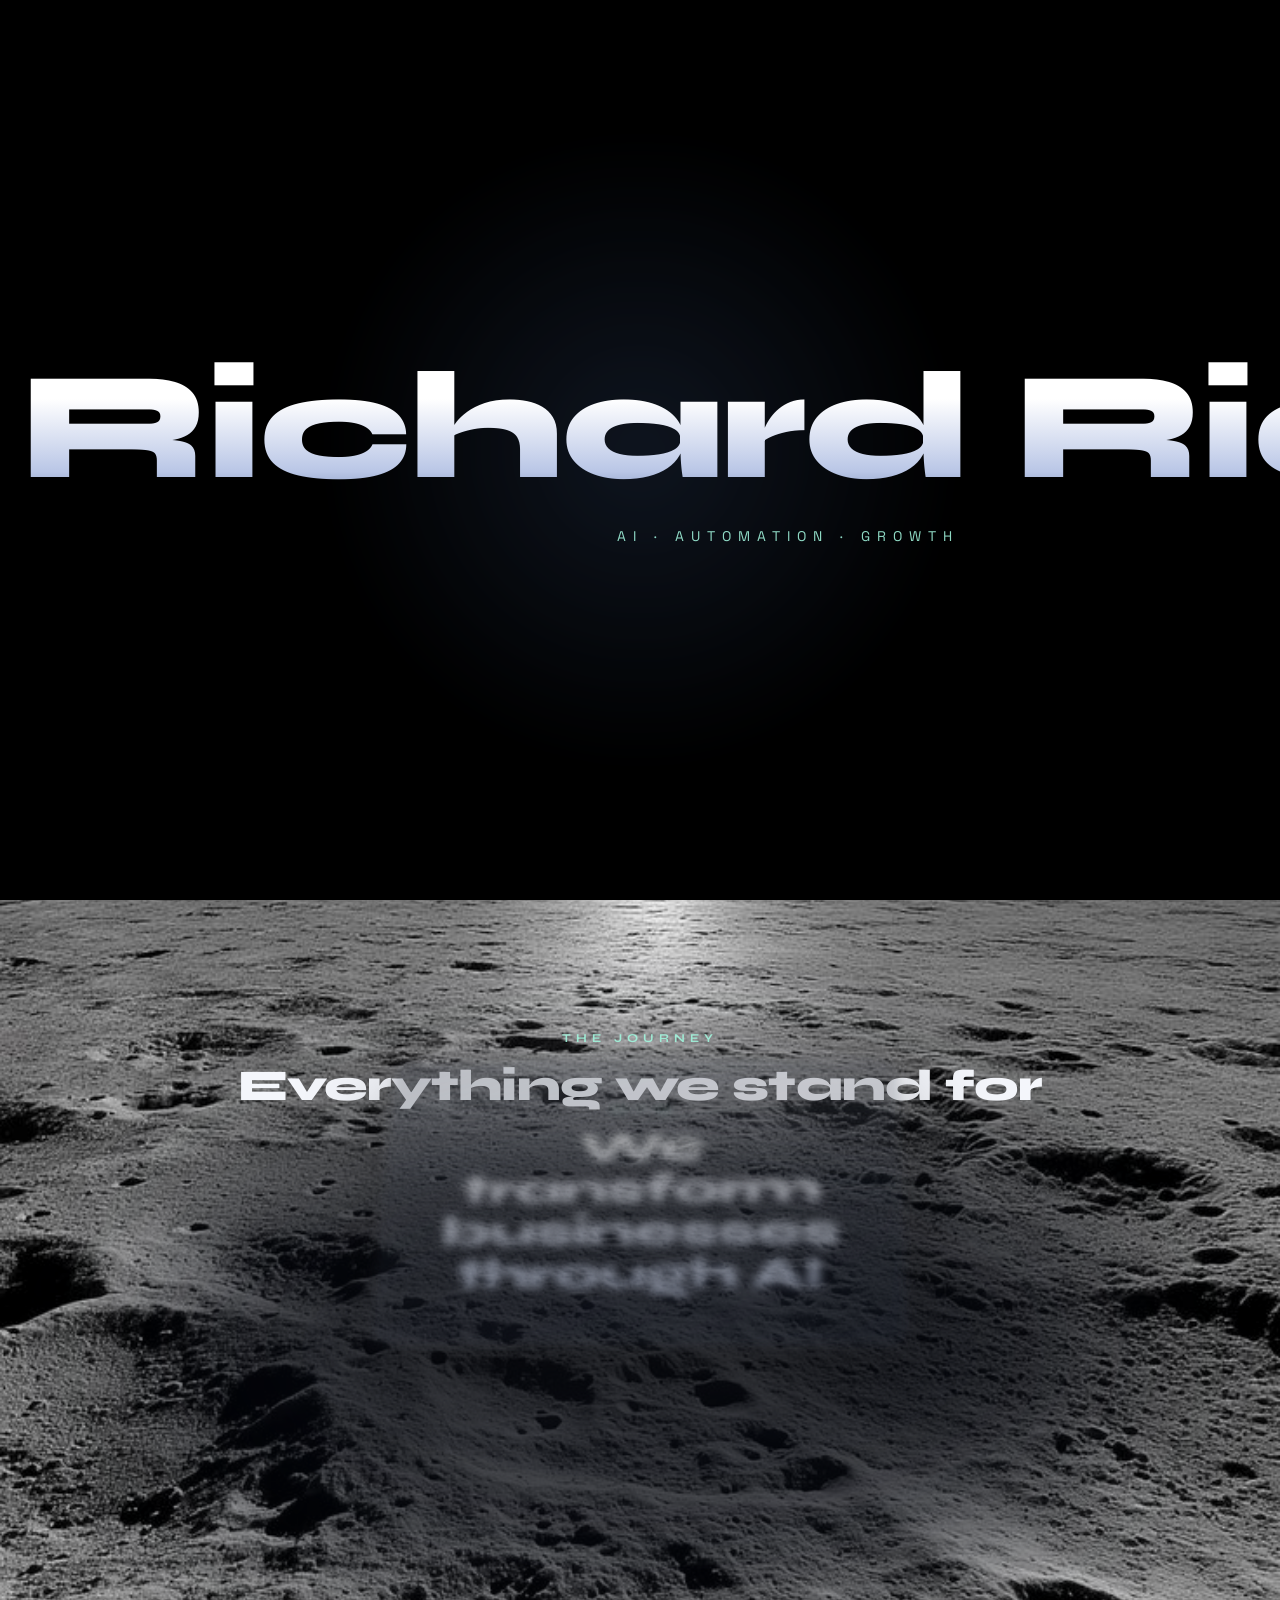
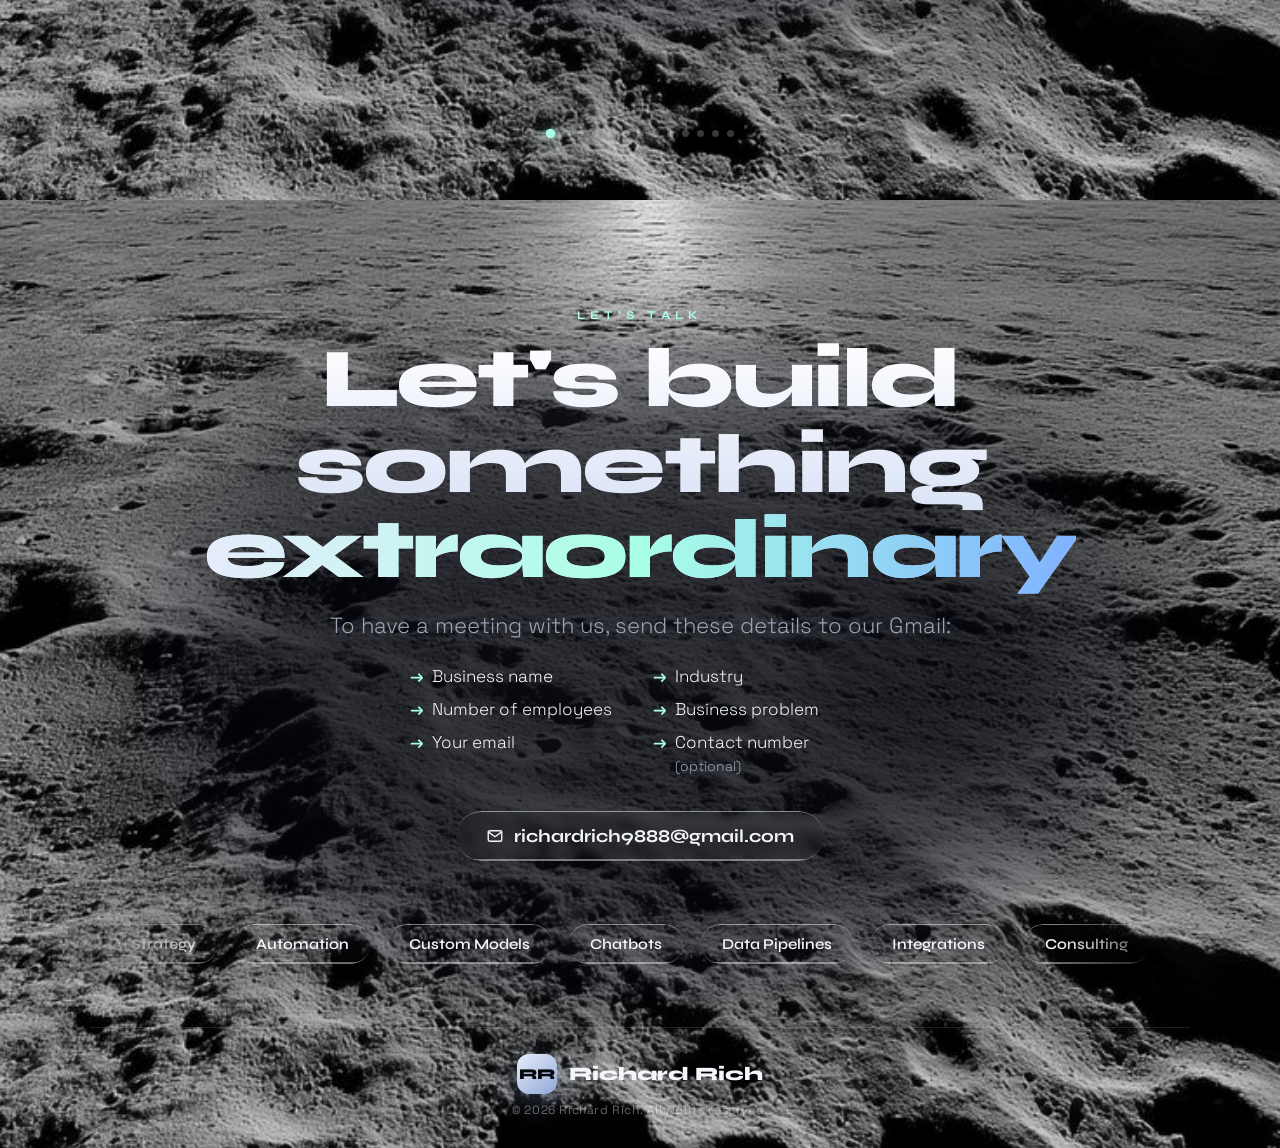
==== index.html @ a89a80a1 "Redesign: cinematic video-hero site with auto-play card showcase - Black-screen "Richard Rich" cinem" ====
<!DOCTYPE html>
<html lang="en">
<head>
  <meta charset="UTF-8" />
  <meta name="viewport" content="width=device-width, initial-scale=1.0, viewport-fit=cover" />
  <meta name="theme-color" content="#000000" />
  <title>Richard Rich — We Transform Businesses Through AI</title>
  <meta name="description" content="Richard Rich — an AI agency that transforms and grows businesses through artificial intelligence. It's not a deal, it's a partnership." />

  <!-- Fonts -->
  <link rel="preconnect" href="https://fonts.googleapis.com" />
  <link rel="preconnect" href="https://fonts.gstatic.com" crossorigin />
  <link href="https://fonts.googleapis.com/css2?family=Syne:wght@600;700;800&family=Space+Grotesk:wght@300;400;500;600;700&display=swap" rel="stylesheet" />

  <link rel="stylesheet" href="css/style.css" />
</head>
<body>

  <!-- ============ CINEMATIC INTRO ============ -->
  <div class="intro" id="intro">
    <div class="intro-glow" aria-hidden="true"></div>
    <div class="intro-inner">
      <div class="intro-brand">Richard&nbsp;Rich</div>
      <div class="intro-sweep" aria-hidden="true"></div>
      <div class="intro-tag">AI · AUTOMATION · GROWTH</div>
    </div>
  </div>

  <!-- ============ NAVBAR ============ -->
  <header class="nav" id="nav">
    <a class="brand" href="#hero" aria-label="Richard Rich home">
      <span class="brand-mark">RR</span>
      <span class="brand-text">Richard&nbsp;Rich</span>
    </a>
    <div class="nav-right">
      <a class="glass-pill liquid-glass" href="#closing">
        <svg viewBox="0 0 24 24" fill="none" stroke="currentColor" stroke-width="1.8" stroke-linecap="round" stroke-linejoin="round"><path d="M3 6.5 12 13l9-6.5"/><rect x="3" y="5" width="18" height="14" rx="2"/></svg>
        <span>Book a meeting</span>
      </a>
    </div>
  </header>

  <!-- ============ HERO (landing) ============ -->
  <section class="hero reveal" id="hero">
    <video class="bg-video" autoplay muted loop playsinline preload="auto" poster="assets/moon.jpg">
      <source src="https://d8j0ntlcm91z4.cloudfront.net/user_38xzZboKViGWJOttwIXH07lWA1P/hf_20260406_094145_4a271a6c-3869-4f1c-8aa7-aeb0cb227994.mp4" type="video/mp4">
    </video>
    <div class="bottom-blur" aria-hidden="true"></div>

    <div class="hero-content">
      <div class="hero-kicker rise" style="--d:80ms">RICHARD RICH · AI AGENCY</div>
      <h1 class="hero-title rise" style="--d:200ms">We transform businesses through&nbsp;AI</h1>
      <p class="hero-sub rise" style="--d:340ms">It's not a deal — it's a partnership.</p>
      <div class="hero-cta rise" style="--d:480ms">
        <a class="btn-solid" href="#showcase">
          <svg viewBox="0 0 24 24" fill="currentColor"><path d="M8 5v14l11-7z"/></svg>
          See our work
        </a>
        <a class="btn-glass liquid-glass" href="#closing">Book a meeting</a>
      </div>
    </div>

    <div class="scroll-hint rise" style="--d:700ms" aria-hidden="true">
      <span>SCROLL</span>
      <div class="mouse"><i></i></div>
    </div>
  </section>

  <!-- ============ SHOWCASE (auto-playing 3D cards) ============ -->
  <section class="showcase reveal" id="showcase">
    <video class="bg-video" autoplay muted loop playsinline preload="auto" poster="assets/moon.jpg">
      <source src="https://d8j0ntlcm91z4.cloudfront.net/user_38xzZboKViGWJOttwIXH07lWA1P/hf_20260328_065045_c44942da-53c6-4804-b734-f9e07fc22e08.mp4" type="video/mp4">
    </video>
    <div class="center-blur" aria-hidden="true"></div>

    <div class="showcase-head rise" style="--d:60ms">
      <span class="eyebrow">THE JOURNEY</span>
      <h2>Everything we stand for</h2>
    </div>

    <div class="deck-stage" id="deckStage"><!-- cards injected by JS --></div>
    <div class="deck-progress" id="deckProgress" aria-hidden="true"></div>
  </section>

  <!-- ============ CLOSING (contact + marquee) ============ -->
  <section class="closing reveal" id="closing">
    <video class="bg-video" autoplay muted loop playsinline preload="auto" poster="assets/moon.jpg">
      <source src="https://d8j0ntlcm91z4.cloudfront.net/user_38xzZboKViGWJOttwIXH07lWA1P/hf_20260328_065045_c44942da-53c6-4804-b734-f9e07fc22e08.mp4" type="video/mp4">
    </video>
    <div class="center-blur big" aria-hidden="true"></div>

    <div class="closing-content">
      <span class="eyebrow rise" style="--d:60ms">LET'S TALK</span>
      <h2 class="closing-title rise" style="--d:160ms">Let's build something <span class="grad">extraordinary</span></h2>
      <p class="closing-sub rise" style="--d:280ms">To have a meeting with us, send these details to our Gmail:</p>

      <ul class="contact-list rise" style="--d:400ms">
        <li>Business name</li>
        <li>Industry</li>
        <li>Number of employees</li>
        <li>Business problem</li>
        <li>Your email</li>
        <li>Contact number <span>(optional)</span></li>
      </ul>

      <a class="btn-glass liquid-glass mail rise" style="--d:520ms" href="mailto:richardrich9888@gmail.com">
        <svg viewBox="0 0 24 24" fill="none" stroke="currentColor" stroke-width="1.8" stroke-linecap="round" stroke-linejoin="round"><path d="M3 6.5 12 13l9-6.5"/><rect x="3" y="5" width="18" height="14" rx="2"/></svg>
        richardrich9888@gmail.com
      </a>
    </div>

    <!-- infinite service marquee -->
    <div class="marquee rise" style="--d:640ms" aria-hidden="true">
      <div class="marquee-track">
        <span class="chip liquid-glass">AI Strategy</span>
        <span class="chip liquid-glass">Automation</span>
        <span class="chip liquid-glass">Custom Models</span>
        <span class="chip liquid-glass">Chatbots</span>
        <span class="chip liquid-glass">Data Pipelines</span>
        <span class="chip liquid-glass">Integrations</span>
        <span class="chip liquid-glass">Consulting</span>
        <span class="chip liquid-glass">Growth</span>
        <!-- duplicate for seamless loop -->
        <span class="chip liquid-glass">AI Strategy</span>
        <span class="chip liquid-glass">Automation</span>
        <span class="chip liquid-glass">Custom Models</span>
        <span class="chip liquid-glass">Chatbots</span>
        <span class="chip liquid-glass">Data Pipelines</span>
        <span class="chip liquid-glass">Integrations</span>
        <span class="chip liquid-glass">Consulting</span>
        <span class="chip liquid-glass">Growth</span>
      </div>
    </div>

    <footer class="footer">
      <div class="footer-brand"><span class="brand-mark">RR</span><span>Richard Rich</span></div>
      <p class="footer-copy">© <span id="year"></span> Richard Rich. All rights reserved.</p>
    </footer>
  </section>

  <!-- Libraries -->
  <script src="https://cdnjs.cloudflare.com/ajax/libs/gsap/3.12.5/gsap.min.js"></script>
  <script src="js/main.js"></script>
</body>
</html>
---- css/style.css ----
/* ===================================================================
   RICHARD RICH — AI Agency
   Cinematic video-hero site. Pure CSS/JS, no build step.
   Flow: black-screen intro → hero → auto-play card showcase → contact.
   =================================================================== */

:root{
  --bg:#04060d;
  --ink:#f4f6fb;
  --ink-dim:#9aa3b5;
  --line:rgba(255,255,255,.12);
  --accent:#7fb2ff;
  --accent-2:#a8ffe6;
  --edge:22px;
  --font-display:'Syne', sans-serif;
  --font:'Space Grotesk', system-ui, sans-serif;
  --shadow:0 40px 120px rgba(0,0,0,.65);
}

*{margin:0;padding:0;box-sizing:border-box}
html{scroll-behavior:smooth}
body{
  background:var(--bg);
  color:var(--ink);
  font-family:var(--font);
  -webkit-font-smoothing:antialiased;
  text-rendering:optimizeLegibility;
  overflow-x:hidden;
}
a{color:inherit;text-decoration:none}
img,video{display:block;max-width:100%}
::selection{background:var(--accent);color:#02040a}

/* ---------- LIQUID GLASS (shared) ---------- */
.liquid-glass{
  background:rgba(255,255,255,.01);
  background-blend-mode:luminosity;
  -webkit-backdrop-filter:blur(4px);
  backdrop-filter:blur(4px);
  border:none;
  box-shadow:inset 0 1px 1px rgba(255,255,255,.10);
  position:relative;overflow:hidden;
}
.liquid-glass::before{
  content:"";position:absolute;inset:0;border-radius:inherit;padding:1.4px;
  background:linear-gradient(180deg,
    rgba(255,255,255,.45) 0%, rgba(255,255,255,.15) 20%,
    rgba(255,255,255,0) 40%, rgba(255,255,255,0) 60%,
    rgba(255,255,255,.15) 80%, rgba(255,255,255,.45) 100%);
  -webkit-mask:linear-gradient(#fff 0 0) content-box, linear-gradient(#fff 0 0);
  -webkit-mask-composite:xor;mask-composite:exclude;
  pointer-events:none;
}

/* ---------- BLUR-FADE-UP ---------- */
@keyframes blurFadeUp{
  from{opacity:0;filter:blur(20px);transform:translateY(40px)}
  to{opacity:1;filter:blur(0);transform:translateY(0)}
}
.rise{opacity:0}
.reveal.in .rise{animation:blurFadeUp 1s ease-out forwards;animation-delay:var(--d,0ms)}

/* ---------- CINEMATIC INTRO ---------- */
.intro{
  position:fixed;inset:0;z-index:200;background:#000;
  display:grid;place-items:center;overflow:hidden;
  transition:opacity .85s ease;
}
.intro.out{opacity:0;pointer-events:none}
.intro-glow{
  position:absolute;left:50%;top:50%;transform:translate(-50%,-50%);
  width:min(80vw,760px);height:min(80vw,760px);
  background:radial-gradient(circle, rgba(120,170,255,.18), rgba(120,170,255,0) 60%);
  filter:blur(20px);opacity:0;animation:introGlow 2.6s ease forwards .2s;
}
@keyframes introGlow{0%{opacity:0}40%{opacity:1}100%{opacity:.7}}
.intro-inner{position:relative;text-align:center;padding:0 20px}
.intro-brand{
  font-family:var(--font-display);font-weight:800;line-height:.95;
  font-size:clamp(46px,12vw,168px);letter-spacing:-.02em;
  background:linear-gradient(180deg,#ffffff 30%,#b9c6e6 80%,#7f93bd);
  -webkit-background-clip:text;background-clip:text;color:transparent;
  opacity:0;animation:introBrand 1.7s cubic-bezier(.2,.85,.2,1) .25s forwards;
}
@keyframes introBrand{
  0%{opacity:0;filter:blur(26px);letter-spacing:.34em;transform:translateY(22px) scale(.96)}
  55%{opacity:1}
  100%{opacity:1;filter:blur(0);letter-spacing:-.02em;transform:none}
}
.intro-sweep{
  position:absolute;left:-20%;top:0;bottom:0;width:40%;
  background:linear-gradient(100deg, transparent, rgba(255,255,255,.35), transparent);
  transform:skewX(-18deg);opacity:0;
  animation:introSweep 1.5s ease 1s forwards;
}
@keyframes introSweep{0%{left:-30%;opacity:0}30%{opacity:.9}100%{left:120%;opacity:0}}
.intro-tag{
  margin-top:clamp(14px,2.4vw,26px);
  font-size:clamp(10px,1.5vw,14px);letter-spacing:.5em;color:var(--accent-2);
  opacity:0;animation:introTag 1.2s ease 1.15s forwards;
}
@keyframes introTag{from{opacity:0;transform:translateY(10px)}to{opacity:.85;transform:none}}

/* ---------- NAVBAR ---------- */
.nav{
  position:fixed;top:0;left:0;right:0;z-index:60;
  display:flex;align-items:center;justify-content:space-between;
  padding:16px clamp(16px,4vw,48px);
  transition:background .4s ease, padding .4s ease, border-color .4s ease;
  border-bottom:1px solid transparent;
}
.nav.scrolled{
  background:rgba(4,6,13,.55);
  -webkit-backdrop-filter:blur(16px) saturate(140%);
  backdrop-filter:blur(16px) saturate(140%);
  border-bottom:1px solid var(--line);
  padding-top:11px;padding-bottom:11px;
}
.brand{display:flex;align-items:center;gap:12px;font-family:var(--font-display);font-weight:800}
.brand-mark{
  display:grid;place-items:center;width:40px;height:40px;border-radius:12px;
  background:linear-gradient(140deg,#e9eefc,#8fa9d6);
  color:#05070c;font-family:var(--font-display);font-weight:800;font-size:15px;letter-spacing:.5px;
  box-shadow:0 8px 30px rgba(143,169,214,.35);
}
.brand-text{font-size:19px;letter-spacing:.3px}
.nav-right{display:flex;align-items:center;gap:12px}
.glass-pill{
  display:inline-flex;align-items:center;gap:9px;
  padding:10px 18px;border-radius:100px;color:var(--ink);
  font-size:14px;font-weight:500;cursor:pointer;transition:transform .25s;
}
.glass-pill svg{width:17px;height:17px}
.glass-pill:hover{transform:translateY(-1px)}
@media (max-width:520px){ .glass-pill span{display:none} .glass-pill{padding:11px} }

/* ---------- shared section chrome ---------- */
.bg-video{
  position:absolute;inset:0;width:100%;height:100%;object-fit:cover;
  z-index:0;background:#04060d;
}
.eyebrow{
  display:inline-block;font-family:var(--font-display);font-weight:700;
  font-size:12px;letter-spacing:.42em;color:var(--accent-2);opacity:.9;
}

/* bottom blur overlay (hero) — blur only, no dark gradient */
.bottom-blur{
  position:absolute;inset:0;z-index:1;pointer-events:none;
  -webkit-backdrop-filter:blur(16px);backdrop-filter:blur(16px);
  -webkit-mask-image:linear-gradient(to top, #000 0%, transparent 45%);
  mask-image:linear-gradient(to top, #000 0%, transparent 45%);
}
/* centered blurred shape behind content (showcase / closing) */
.center-blur{
  position:absolute;left:50%;top:50%;transform:translate(-50%,-50%);
  width:min(92vw,984px);height:min(60vh,527px);
  background:rgba(4,6,13,.85);opacity:.9;filter:blur(82px);
  z-index:1;pointer-events:none;border-radius:50%;
}
.center-blur.big{height:min(72vh,620px)}

/* ---------- HERO ---------- */
.hero{
  position:relative;min-height:100svh;width:100%;overflow:hidden;
  display:flex;flex-direction:column;justify-content:flex-end;
  padding:0 clamp(16px,4vw,48px) clamp(48px,9vh,110px);
}
.hero-content{position:relative;z-index:10;max-width:900px}
.hero-kicker{font-size:clamp(11px,1.6vw,14px);letter-spacing:.42em;color:var(--accent-2);opacity:.9;margin-bottom:clamp(14px,2vw,22px)}
.hero-title{
  font-family:var(--font-display);font-weight:800;line-height:.98;
  font-size:clamp(40px,8.4vw,104px);letter-spacing:-.035em;
  background:linear-gradient(180deg,#ffffff 30%,#c8d5f2 80%);
  -webkit-background-clip:text;background-clip:text;color:transparent;
  text-shadow:0 30px 80px rgba(0,0,0,.4);text-wrap:balance;
}
.hero-sub{margin-top:clamp(16px,2.4vw,26px);font-size:clamp(16px,2.2vw,24px);color:var(--ink-dim);font-weight:300}
.hero-cta{display:flex;flex-wrap:wrap;gap:14px;margin-top:clamp(26px,4vw,40px)}
.btn-solid{
  display:inline-flex;align-items:center;gap:10px;cursor:pointer;
  padding:14px 30px;border-radius:100px;font-family:var(--font-display);font-weight:700;
  font-size:clamp(14px,1.8vw,17px);color:#05070c;background:#fff;transition:transform .25s, background .25s;
}
.btn-solid svg{width:17px;height:17px}
.btn-solid:hover{background:#e6ecfb;transform:translateY(-2px)}
.btn-glass{
  display:inline-flex;align-items:center;gap:10px;cursor:pointer;
  padding:14px 30px;border-radius:100px;color:var(--ink);
  font-family:var(--font-display);font-weight:700;font-size:clamp(14px,1.8vw,17px);transition:transform .25s;
}
.btn-glass svg{width:18px;height:18px}
.btn-glass:hover{transform:translateY(-2px)}
.scroll-hint{position:relative;z-index:10;display:flex;align-items:center;gap:14px;margin-top:clamp(26px,4vw,44px);color:var(--ink-dim);font-size:11px;letter-spacing:.28em}
.mouse{width:24px;height:38px;border:1.5px solid rgba(255,255,255,.4);border-radius:14px;position:relative}
.mouse i{position:absolute;left:50%;top:7px;width:3px;height:7px;border-radius:3px;background:#fff;transform:translateX(-50%);animation:wheel 1.8s infinite}
@keyframes wheel{0%{opacity:0;top:7px}40%{opacity:1}80%{opacity:0;top:20px}100%{opacity:0}}

/* ---------- SHOWCASE (auto-play cards) ---------- */
.showcase{
  position:relative;min-height:100svh;width:100%;overflow:hidden;
  display:flex;flex-direction:column;align-items:center;
  padding:clamp(90px,14vh,140px) 16px clamp(40px,7vh,80px);
  perspective:1700px;
}
.showcase-head{position:relative;z-index:10;text-align:center;margin-bottom:6px}
.showcase-head h2{font-family:var(--font-display);font-weight:800;font-size:clamp(24px,4.4vw,44px);letter-spacing:-.02em;margin-top:12px}
.deck-stage{
  position:relative;z-index:10;flex:1;width:min(92vw,680px);
  display:grid;place-items:center;transform-style:preserve-3d;
}
.card{
  grid-area:1/1;align-self:center;justify-self:center;
  width:min(92vw,660px);
  will-change:transform,opacity,filter;
  transform-style:preserve-3d;backface-visibility:hidden;opacity:0;
}
.card-inner{
  position:relative;display:flex;flex-direction:column;align-items:center;justify-content:center;
  text-align:center;min-height:clamp(280px,42vh,400px);
  padding:clamp(32px,5vw,64px);border-radius:var(--edge);
  border:1px solid rgba(255,255,255,.18);
  background:
    linear-gradient(150deg, rgba(20,26,40,.55), rgba(12,16,26,.42) 45%, rgba(20,26,40,.55)),
    linear-gradient(150deg, rgba(255,255,255,.14), rgba(255,255,255,.03) 42%, rgba(255,255,255,.02));
  -webkit-backdrop-filter:blur(14px);backdrop-filter:blur(14px);
  box-shadow:var(--shadow),0 0 0 1px rgba(255,255,255,.06),inset 0 1px 0 rgba(255,255,255,.32),inset 0 -1px 0 rgba(255,255,255,.06);
  overflow:hidden;transform:translateZ(0);
}
.card-inner::after{
  content:"";position:absolute;inset:0;border-radius:var(--edge);pointer-events:none;padding:1px;
  background:linear-gradient(140deg, rgba(255,255,255,.55), rgba(255,255,255,0) 30%, rgba(255,255,255,0) 70%, rgba(180,205,255,.35));
  -webkit-mask:linear-gradient(#000 0 0) content-box, linear-gradient(#000 0 0);
  -webkit-mask-composite:xor;mask-composite:exclude;opacity:.6;
}
.card-inner::before{content:"";position:absolute;left:0;right:0;top:0;height:48%;background:linear-gradient(180deg, rgba(255,255,255,.16), transparent);opacity:.75;pointer-events:none}
.card-index{font-family:var(--font-display);font-weight:700;font-size:13px;letter-spacing:.42em;color:var(--accent-2);opacity:.85;margin-bottom:18px}
.card-title{
  font-family:var(--font-display);font-weight:800;line-height:1.02;
  font-size:clamp(30px,5.8vw,58px);letter-spacing:-.015em;
  background:linear-gradient(180deg,#ffffff,#cdd8f2);-webkit-background-clip:text;background-clip:text;color:transparent;text-wrap:balance;
}
.card-body{margin-top:16px;font-size:clamp(16px,2.3vw,21px);color:var(--ink-dim);font-weight:300;line-height:1.5;text-wrap:balance}
.card.type-step .step-num{font-family:var(--font-display);font-weight:800;font-size:clamp(48px,11vw,100px);line-height:1;background:linear-gradient(180deg,#dfe8ff,#6f86b8);-webkit-background-clip:text;background-clip:text;color:transparent;opacity:.9}
.card.type-step .card-title{margin-top:6px;font-size:clamp(26px,5vw,44px)}
.profile{display:flex;flex-direction:column;align-items:center;text-align:center;gap:18px}
.profile-photo{width:clamp(140px,40vw,210px);aspect-ratio:4/5;border-radius:18px;overflow:hidden;border:1px solid rgba(255,255,255,.22);box-shadow:0 24px 60px rgba(0,0,0,.55);background:linear-gradient(160deg,#3a2a1c,#0f0b07);position:relative}
.profile-photo img{width:100%;height:100%;object-fit:cover}
.profile-photo.no-photo::after{content:attr(data-initial);position:absolute;inset:0;display:grid;place-items:center;font-family:var(--font-display);font-weight:800;font-size:72px;color:rgba(255,255,255,.75)}
.profile-name{font-family:var(--font-display);font-weight:800;font-size:clamp(26px,5vw,42px);color:#fff}
.profile-role{font-size:14px;letter-spacing:.28em;text-transform:uppercase;color:var(--accent-2)}

/* progress dots (horizontal, under the deck) */
.deck-progress{position:relative;z-index:10;display:flex;gap:8px;margin-top:20px;flex-wrap:wrap;justify-content:center;max-width:min(92vw,680px)}
.deck-progress .dot{width:7px;height:7px;border-radius:50%;background:rgba(255,255,255,.22);transition:.3s}
.deck-progress .dot.on{background:var(--accent-2);box-shadow:0 0 12px var(--accent-2);transform:scale(1.35)}

/* ---------- CLOSING ---------- */
.closing{
  position:relative;min-height:100svh;width:100%;overflow:hidden;
  display:flex;flex-direction:column;align-items:center;justify-content:center;
  padding:clamp(80px,12vh,130px) clamp(16px,4vw,48px) 30px;text-align:center;
}
.closing-content{position:relative;z-index:10;max-width:760px;display:flex;flex-direction:column;align-items:center}
.closing-title{margin-top:14px;font-family:var(--font-display);font-weight:800;line-height:1.02;font-size:clamp(34px,7vw,84px);letter-spacing:-.03em;background:linear-gradient(180deg,#fff,#c8d5f2);-webkit-background-clip:text;background-clip:text;color:transparent;text-wrap:balance}
.closing-title .grad{background:linear-gradient(to left,#7fb2ff,#a8ffe6,#e6ecfb);-webkit-background-clip:text;background-clip:text;color:transparent}
.closing-sub{margin-top:18px;font-size:clamp(16px,2.2vw,22px);color:var(--ink-dim);font-weight:300}
.contact-list{list-style:none;margin:26px auto 6px;display:grid;grid-template-columns:repeat(auto-fit,minmax(150px,1fr));gap:10px 26px;text-align:left;max-width:460px;width:100%}
.contact-list li{position:relative;padding-left:22px;color:var(--ink);font-weight:300;font-size:clamp(14px,2.1vw,17px);line-height:1.35}
.contact-list li::before{content:"→";position:absolute;left:0;color:var(--accent-2);font-weight:600}
.contact-list li span{color:var(--ink-dim);font-size:.82em}
.btn-glass.mail{margin-top:28px;font-size:clamp(14px,2vw,18px);word-break:break-all}

/* service marquee */
.marquee{position:relative;z-index:10;width:100%;max-width:1100px;margin:clamp(40px,7vh,70px) auto 0;overflow:hidden;-webkit-mask-image:linear-gradient(90deg,transparent,#000 12%,#000 88%,transparent);mask-image:linear-gradient(90deg,transparent,#000 12%,#000 88%,transparent)}
.marquee-track{display:flex;gap:16px;width:max-content;animation:marquee 26s linear infinite}
@keyframes marquee{from{transform:translateX(0)}to{transform:translateX(-50%)}}
.chip{display:inline-flex;align-items:center;padding:11px 22px;border-radius:100px;color:var(--ink);font-family:var(--font-display);font-weight:600;font-size:15px;white-space:nowrap}

.footer{position:relative;z-index:10;display:flex;flex-direction:column;align-items:center;gap:8px;margin-top:clamp(40px,7vh,70px);padding-top:26px;border-top:1px solid var(--line);width:100%;max-width:1100px}
.footer-brand{display:flex;align-items:center;gap:12px;font-family:var(--font-display);font-weight:800;font-size:19px}
.footer-copy{font-size:12px;color:rgba(255,255,255,.4);letter-spacing:.05em}

/* ---------- reduced motion ---------- */
@media (prefers-reduced-motion:reduce){
  *{animation-duration:.001s!important;animation-iteration-count:1!important}
  html{scroll-behavior:auto}
  .rise{opacity:1!important}
}

/* ---------- small screens ---------- */
@media (max-width:600px){
  .brand-text{display:none}
  .card-inner{padding:30px 24px}
}

/* ---------- mobile performance (phones + tablets) ----------
   backdrop-filter over a moving video is the biggest GPU cost on phones.
   Swap the card glass for an equivalent opaque gradient, drop heavy blurs. */
@media (max-width:820px), (hover:none) and (pointer:coarse){
  .card{will-change:transform,opacity}
  .card-inner{
    -webkit-backdrop-filter:none;backdrop-filter:none;
    background:
      linear-gradient(150deg, rgba(16,21,33,.92), rgba(11,15,24,.86) 45%, rgba(17,22,35,.92)),
      linear-gradient(150deg, rgba(255,255,255,.10), rgba(255,255,255,.03) 42%, rgba(255,255,255,.02));
  }
  .bottom-blur{-webkit-backdrop-filter:blur(9px);backdrop-filter:blur(9px)}
  .nav.scrolled{-webkit-backdrop-filter:none;backdrop-filter:none;background:rgba(4,6,13,.9)}
  .center-blur{filter:blur(60px)}
}
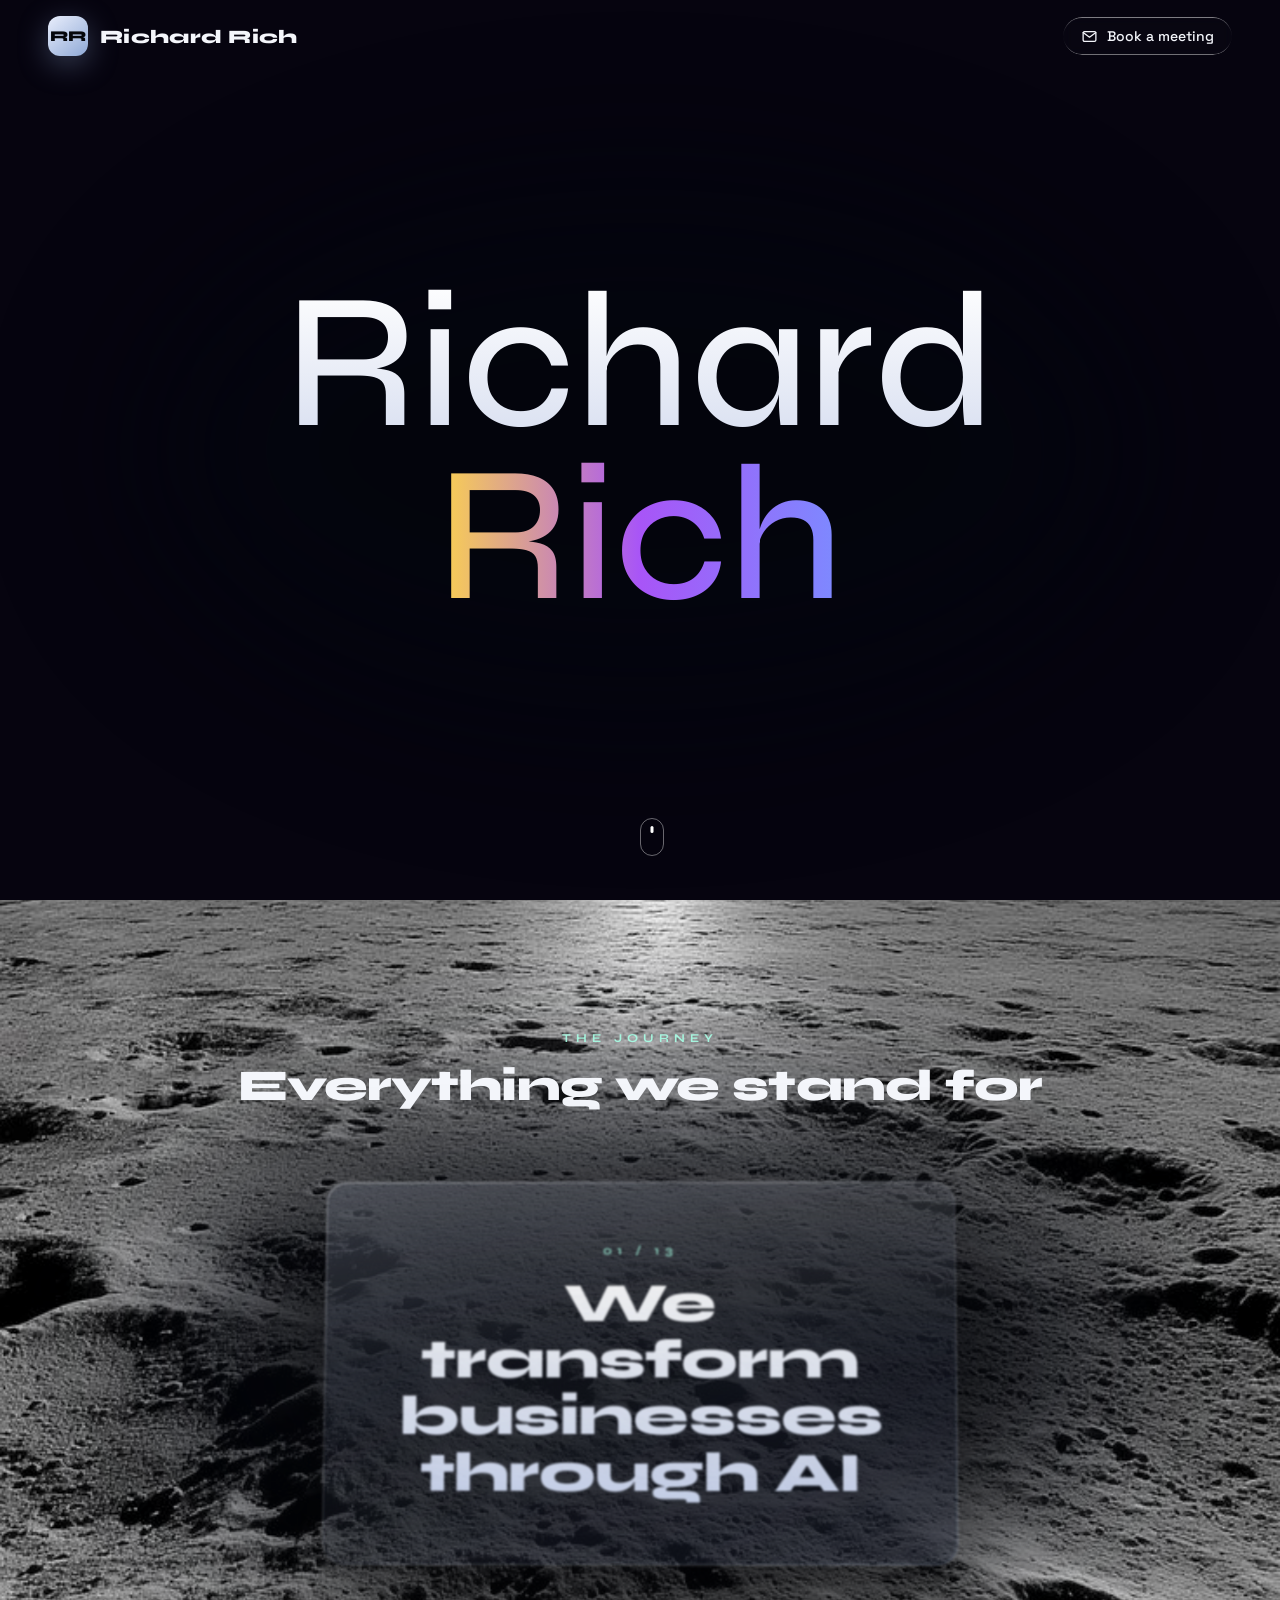
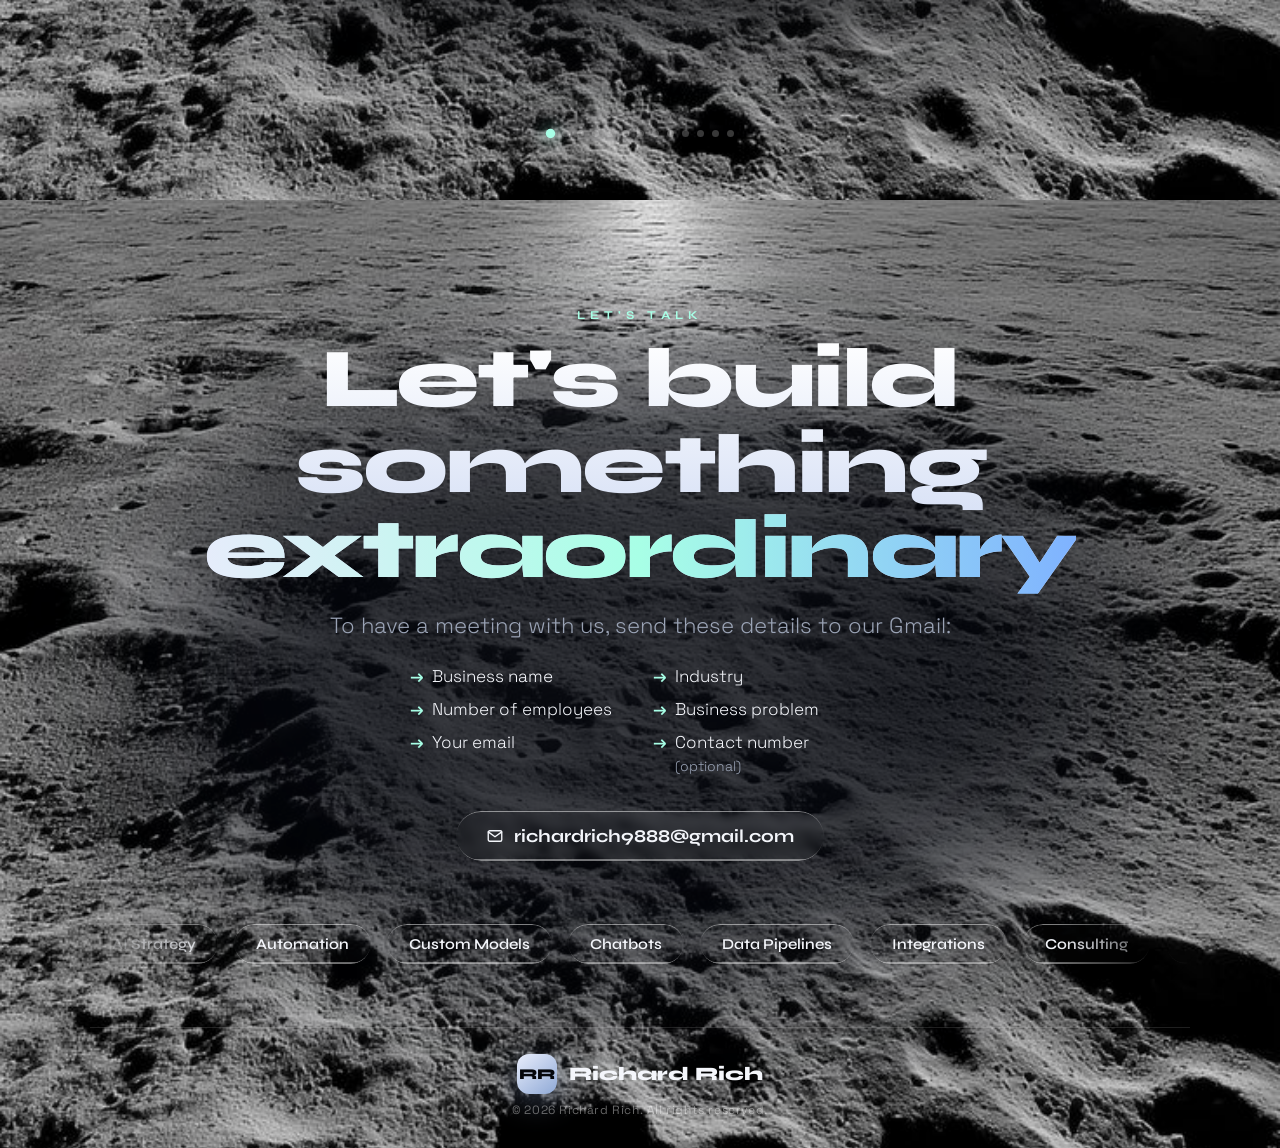
==== commit d9097c8b: "Minimal centered hero + fit intro + buttery video fade-loop - Intro "Richard Rich" now guaranteed to" ====
--- a/index.html
+++ b/index.html
@@ -11,6 +11,7 @@
   <link rel="preconnect" href="https://fonts.googleapis.com" />
   <link rel="preconnect" href="https://fonts.gstatic.com" crossorigin />
   <link href="https://fonts.googleapis.com/css2?family=Syne:wght@600;700;800&family=Space+Grotesk:wght@300;400;500;600;700&display=swap" rel="stylesheet" />
+  <link href="https://api.fontshare.com/v2/css?f[]=general-sans@400,500,600,700&display=swap" rel="stylesheet" />
 
   <link rel="stylesheet" href="css/style.css" />
 </head>
@@ -40,28 +41,21 @@
     </div>
   </header>
 
-  <!-- ============ HERO (landing) ============ -->
+  <!-- ============ HERO (minimal centered brand over video) ============ -->
   <section class="hero reveal" id="hero">
-    <video class="bg-video" autoplay muted loop playsinline preload="auto" poster="assets/moon.jpg">
-      <source src="https://d8j0ntlcm91z4.cloudfront.net/user_38xzZboKViGWJOttwIXH07lWA1P/hf_20260406_094145_4a271a6c-3869-4f1c-8aa7-aeb0cb227994.mp4" type="video/mp4">
+    <video class="bg-video hero-video" autoplay muted playsinline preload="auto" poster="assets/moon.jpg">
+      <source src="https://d8j0ntlcm91z4.cloudfront.net/user_38xzZboKViGWJOttwIXH07lWA1P/hf_20260328_065045_c44942da-53c6-4804-b734-f9e07fc22e08.mp4" type="video/mp4">
     </video>
-    <div class="bottom-blur" aria-hidden="true"></div>
+    <div class="center-blur" aria-hidden="true"></div>
 
-    <div class="hero-content">
-      <div class="hero-kicker rise" style="--d:80ms">RICHARD RICH · AI AGENCY</div>
-      <h1 class="hero-title rise" style="--d:200ms">We transform businesses through&nbsp;AI</h1>
-      <p class="hero-sub rise" style="--d:340ms">It's not a deal — it's a partnership.</p>
-      <div class="hero-cta rise" style="--d:480ms">
-        <a class="btn-solid" href="#showcase">
-          <svg viewBox="0 0 24 24" fill="currentColor"><path d="M8 5v14l11-7z"/></svg>
-          See our work
-        </a>
-        <a class="btn-glass liquid-glass" href="#closing">Book a meeting</a>
-      </div>
+    <div class="hero-center">
+      <h1 class="hero-mark">
+        <span class="hero-mark-l1 rise" style="--d:120ms">Richard</span>
+        <span class="hero-mark-l2 rise" style="--d:280ms">Rich</span>
+      </h1>
     </div>
 
-    <div class="scroll-hint rise" style="--d:700ms" aria-hidden="true">
-      <span>SCROLL</span>
+    <div class="scroll-hint rise" style="--d:560ms" aria-hidden="true">
       <div class="mouse"><i></i></div>
     </div>
   </section>
--- a/css/style.css
+++ b/css/style.css
@@ -5,7 +5,7 @@
    =================================================================== */
 
 :root{
-  --bg:#04060d;
+  --bg:#06040f;                       /* deep blue-purple, hsl(260 87% ~4%) */
   --ink:#f4f6fb;
   --ink-dim:#9aa3b5;
   --line:rgba(255,255,255,.12);
@@ -13,6 +13,7 @@
   --accent-2:#a8ffe6;
   --edge:22px;
   --font-display:'Syne', sans-serif;
+  --font-hero:'General Sans', 'Syne', sans-serif;
   --font:'Space Grotesk', system-ui, sans-serif;
   --shadow:0 40px 120px rgba(0,0,0,.65);
 }
@@ -76,14 +77,14 @@
 @keyframes introGlow{0%{opacity:0}40%{opacity:1}100%{opacity:.7}}
 .intro-inner{position:relative;text-align:center;padding:0 20px}
 .intro-brand{
-  font-family:var(--font-display);font-weight:800;line-height:.95;
-  font-size:clamp(46px,12vw,168px);letter-spacing:-.02em;
+  font-family:var(--font-hero),var(--font-display);font-weight:600;line-height:.95;
+  font-size:clamp(34px,11vw,150px);letter-spacing:-.02em;white-space:nowrap;max-width:100%;
   background:linear-gradient(180deg,#ffffff 30%,#b9c6e6 80%,#7f93bd);
   -webkit-background-clip:text;background-clip:text;color:transparent;
   opacity:0;animation:introBrand 1.7s cubic-bezier(.2,.85,.2,1) .25s forwards;
 }
 @keyframes introBrand{
-  0%{opacity:0;filter:blur(26px);letter-spacing:.34em;transform:translateY(22px) scale(.96)}
+  0%{opacity:0;filter:blur(26px);letter-spacing:.13em;transform:translateY(22px) scale(.96)}
   55%{opacity:1}
   100%{opacity:1;filter:blur(0);letter-spacing:-.02em;transform:none}
 }
@@ -137,7 +138,7 @@
 /* ---------- shared section chrome ---------- */
 .bg-video{
   position:absolute;inset:0;width:100%;height:100%;object-fit:cover;
-  z-index:0;background:#04060d;
+  z-index:0;background:#06040f;
 }
 .eyebrow{
   display:inline-block;font-family:var(--font-display);font-weight:700;
@@ -160,30 +161,21 @@
 }
 .center-blur.big{height:min(72vh,620px)}
 
-/* ---------- HERO ---------- */
+/* ---------- HERO (minimal centered brand over video) ---------- */
 .hero{
   position:relative;min-height:100svh;width:100%;overflow:hidden;
-  display:flex;flex-direction:column;justify-content:flex-end;
-  padding:0 clamp(16px,4vw,48px) clamp(48px,9vh,110px);
-}
-.hero-content{position:relative;z-index:10;max-width:900px}
-.hero-kicker{font-size:clamp(11px,1.6vw,14px);letter-spacing:.42em;color:var(--accent-2);opacity:.9;margin-bottom:clamp(14px,2vw,22px)}
-.hero-title{
-  font-family:var(--font-display);font-weight:800;line-height:.98;
-  font-size:clamp(40px,8.4vw,104px);letter-spacing:-.035em;
-  background:linear-gradient(180deg,#ffffff 30%,#c8d5f2 80%);
-  -webkit-background-clip:text;background-clip:text;color:transparent;
-  text-shadow:0 30px 80px rgba(0,0,0,.4);text-wrap:balance;
-}
-.hero-sub{margin-top:clamp(16px,2.4vw,26px);font-size:clamp(16px,2.2vw,24px);color:var(--ink-dim);font-weight:300}
-.hero-cta{display:flex;flex-wrap:wrap;gap:14px;margin-top:clamp(26px,4vw,40px)}
-.btn-solid{
-  display:inline-flex;align-items:center;gap:10px;cursor:pointer;
-  padding:14px 30px;border-radius:100px;font-family:var(--font-display);font-weight:700;
-  font-size:clamp(14px,1.8vw,17px);color:#05070c;background:#fff;transition:transform .25s, background .25s;
-}
-.btn-solid svg{width:17px;height:17px}
-.btn-solid:hover{background:#e6ecfb;transform:translateY(-2px)}
+  display:flex;flex-direction:column;align-items:center;justify-content:center;
+  padding:90px 18px;text-align:center;
+}
+.hero-video{opacity:0;will-change:opacity}
+.hero-center{position:relative;z-index:10;display:flex;flex-direction:column;align-items:center}
+.hero-mark{
+  font-family:var(--font-hero),var(--font-display);font-weight:500;
+  line-height:.9;letter-spacing:-.03em;display:flex;flex-direction:column;align-items:center;
+}
+.hero-mark span{display:block;font-size:clamp(56px,15vw,210px)}
+.hero-mark-l1{background:linear-gradient(180deg,#ffffff,#d7def0);-webkit-background-clip:text;background-clip:text;color:transparent}
+.hero-mark-l2{background:linear-gradient(to left,#7c8bff,#a855f7,#fcd34d);-webkit-background-clip:text;background-clip:text;color:transparent}
 .btn-glass{
   display:inline-flex;align-items:center;gap:10px;cursor:pointer;
   padding:14px 30px;border-radius:100px;color:var(--ink);
@@ -191,7 +183,7 @@
 }
 .btn-glass svg{width:18px;height:18px}
 .btn-glass:hover{transform:translateY(-2px)}
-.scroll-hint{position:relative;z-index:10;display:flex;align-items:center;gap:14px;margin-top:clamp(26px,4vw,44px);color:var(--ink-dim);font-size:11px;letter-spacing:.28em}
+.scroll-hint{position:absolute;left:50%;bottom:clamp(24px,5vh,44px);transform:translateX(-50%);z-index:10;display:flex;align-items:center;justify-content:center}
 .mouse{width:24px;height:38px;border:1.5px solid rgba(255,255,255,.4);border-radius:14px;position:relative}
 .mouse i{position:absolute;left:50%;top:7px;width:3px;height:7px;border-radius:3px;background:#fff;transform:translateX(-50%);animation:wheel 1.8s infinite}
 @keyframes wheel{0%{opacity:0;top:7px}40%{opacity:1}80%{opacity:0;top:20px}100%{opacity:0}}
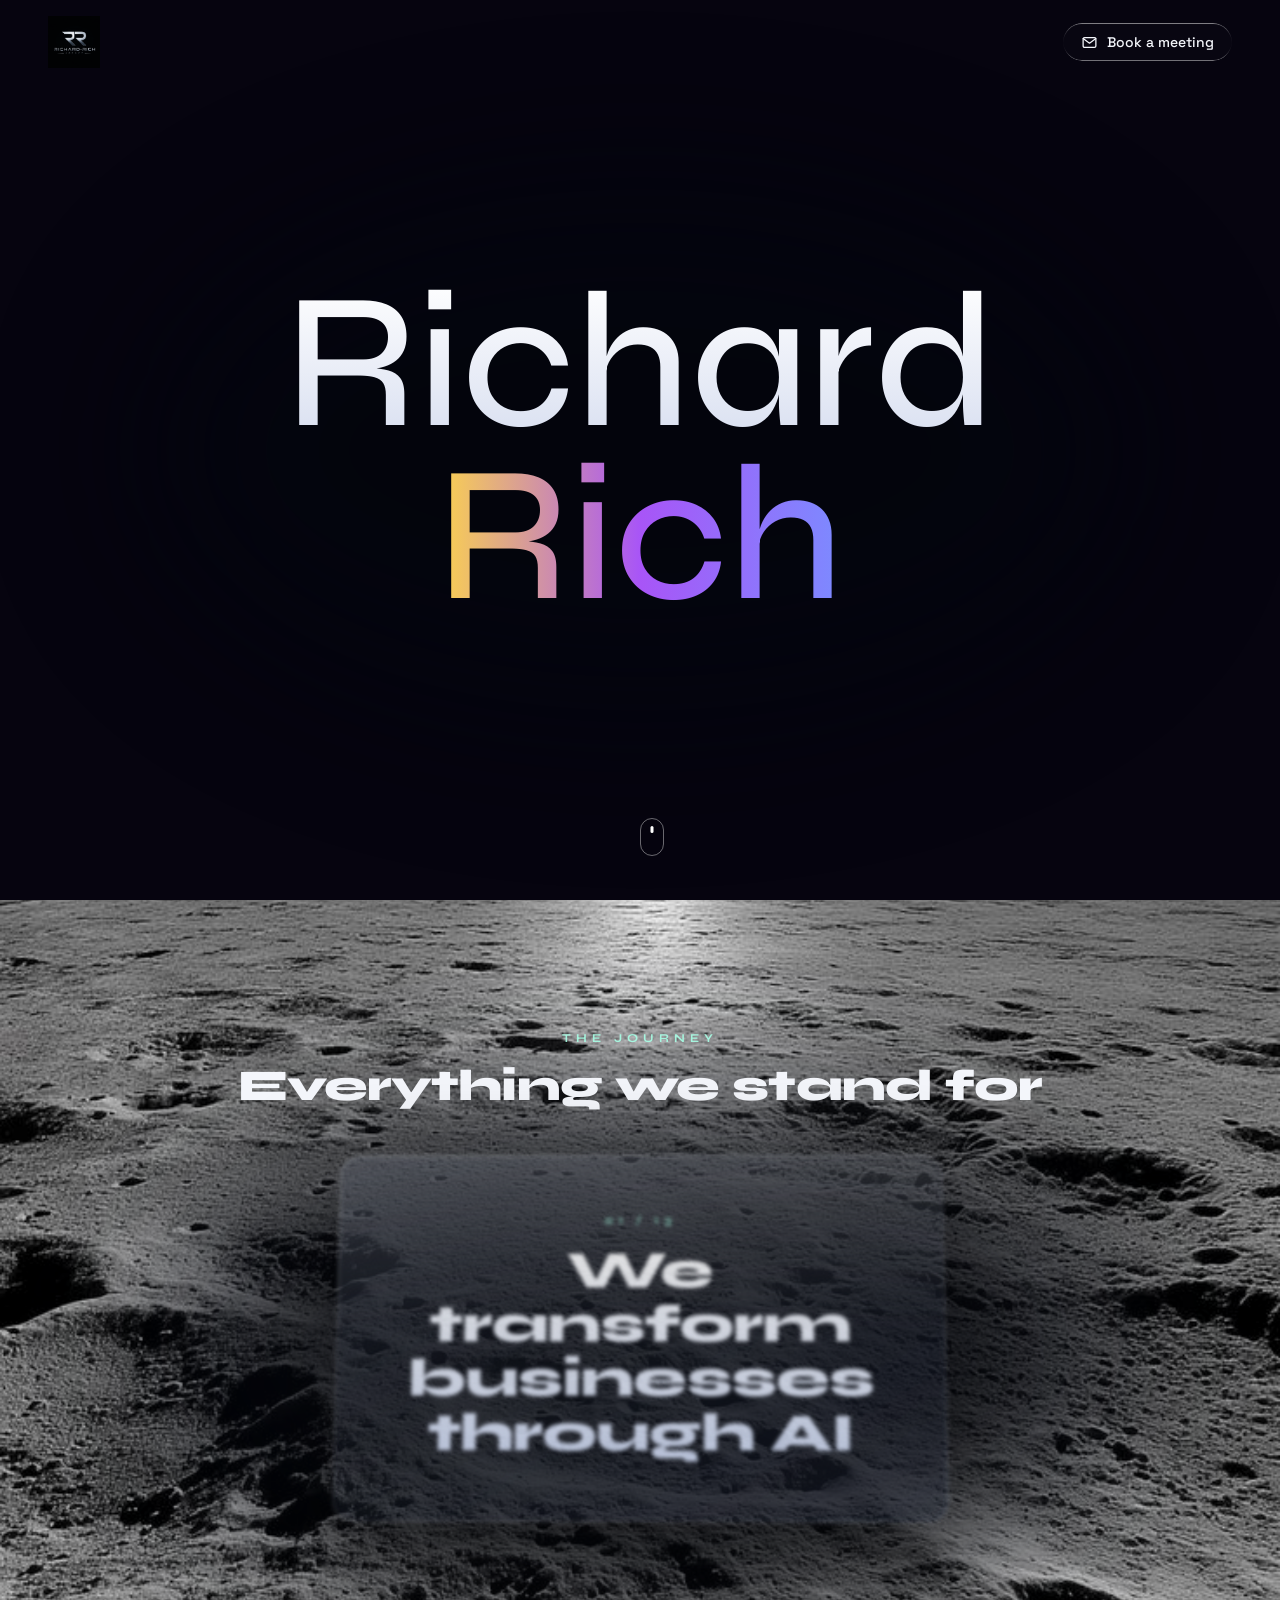
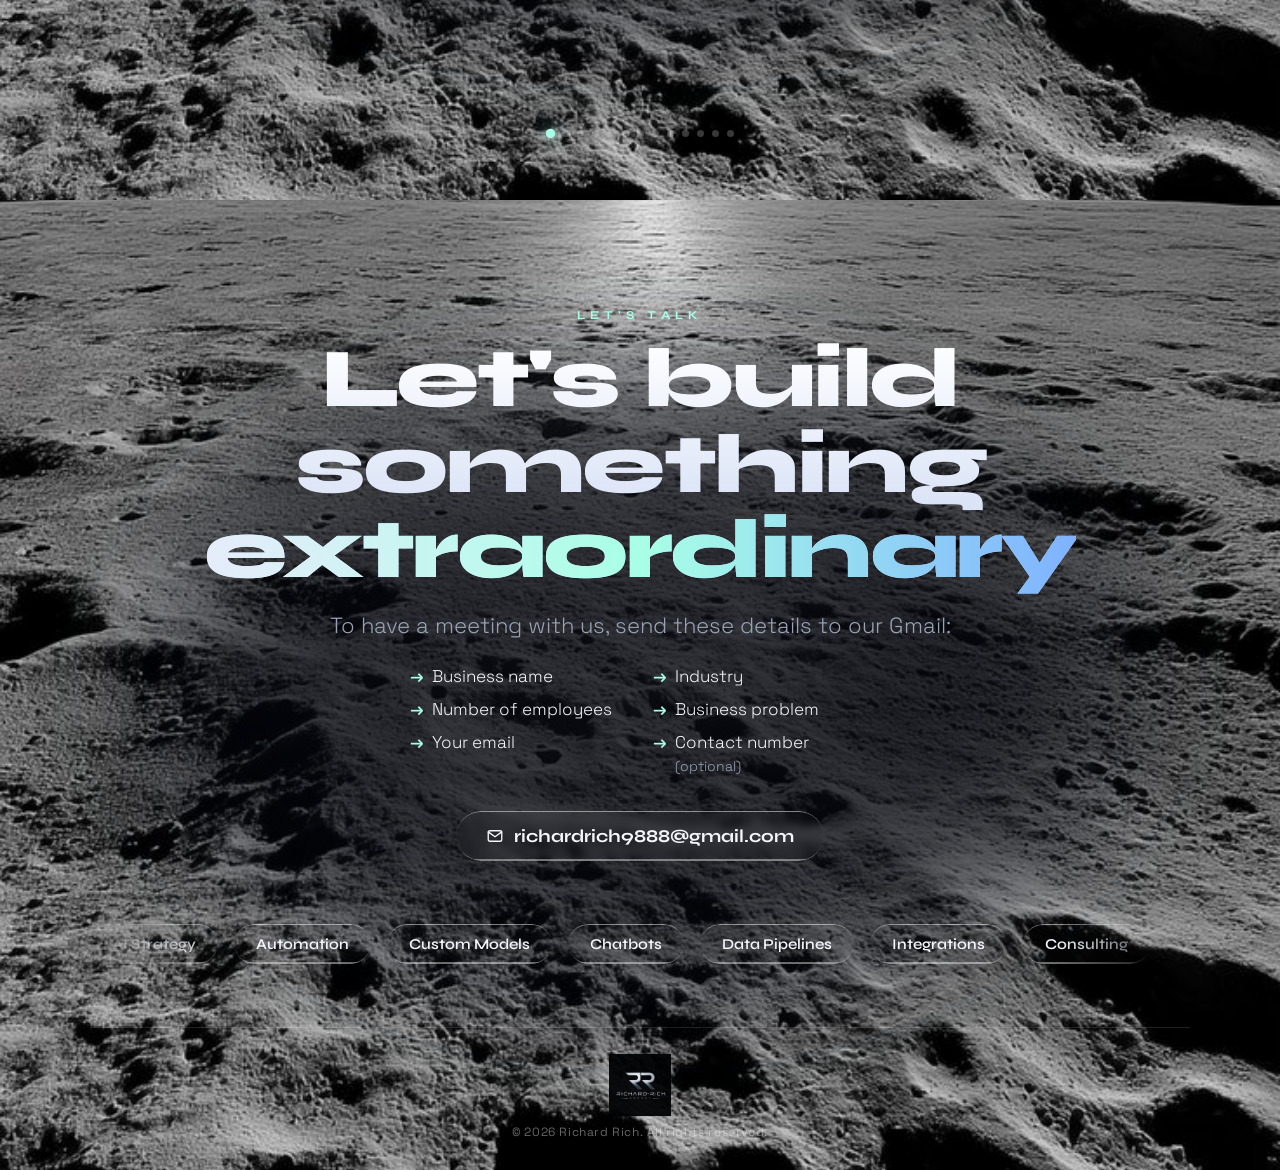
==== commit 2fa8409a: "Add official agency logo (intro, navbar, footer) - assets/logo.png (silver RR / RICHARD-RICH AGENCY " ====
--- a/index.html
+++ b/index.html
@@ -21,17 +21,15 @@
   <div class="intro" id="intro">
     <div class="intro-glow" aria-hidden="true"></div>
     <div class="intro-inner">
-      <div class="intro-brand">Richard&nbsp;Rich</div>
+      <img class="intro-logo" src="assets/logo.png" alt="Richard Rich Agency" />
       <div class="intro-sweep" aria-hidden="true"></div>
-      <div class="intro-tag">AI · AUTOMATION · GROWTH</div>
     </div>
   </div>
 
   <!-- ============ NAVBAR ============ -->
   <header class="nav" id="nav">
     <a class="brand" href="#hero" aria-label="Richard Rich home">
-      <span class="brand-mark">RR</span>
-      <span class="brand-text">Richard&nbsp;Rich</span>
+      <img class="brand-logo" src="assets/logo.png" alt="Richard Rich Agency" />
     </a>
     <div class="nav-right">
       <a class="glass-pill liquid-glass" href="#closing">
@@ -127,7 +125,7 @@
     </div>
 
     <footer class="footer">
-      <div class="footer-brand"><span class="brand-mark">RR</span><span>Richard Rich</span></div>
+      <img class="footer-logo" src="assets/logo.png" alt="Richard Rich Agency" />
       <p class="footer-copy">© <span id="year"></span> Richard Rich. All rights reserved.</p>
     </footer>
   </section>
--- a/css/style.css
+++ b/css/style.css
@@ -75,18 +75,15 @@
   filter:blur(20px);opacity:0;animation:introGlow 2.6s ease forwards .2s;
 }
 @keyframes introGlow{0%{opacity:0}40%{opacity:1}100%{opacity:.7}}
-.intro-inner{position:relative;text-align:center;padding:0 20px}
-.intro-brand{
-  font-family:var(--font-hero),var(--font-display);font-weight:600;line-height:.95;
-  font-size:clamp(34px,11vw,150px);letter-spacing:-.02em;white-space:nowrap;max-width:100%;
-  background:linear-gradient(180deg,#ffffff 30%,#b9c6e6 80%,#7f93bd);
-  -webkit-background-clip:text;background-clip:text;color:transparent;
-  opacity:0;animation:introBrand 1.7s cubic-bezier(.2,.85,.2,1) .25s forwards;
-}
-@keyframes introBrand{
-  0%{opacity:0;filter:blur(26px);letter-spacing:.13em;transform:translateY(22px) scale(.96)}
-  55%{opacity:1}
-  100%{opacity:1;filter:blur(0);letter-spacing:-.02em;transform:none}
+.intro-inner{position:relative;text-align:center;padding:0 20px;display:flex;flex-direction:column;align-items:center}
+.intro-logo{
+  display:block;width:min(74vw,440px);height:auto;max-height:66vh;object-fit:contain;
+  opacity:0;animation:introLogo 1.8s cubic-bezier(.2,.85,.2,1) .2s forwards;
+}
+@keyframes introLogo{
+  0%{opacity:0;filter:blur(18px);transform:translateY(16px) scale(.9)}
+  60%{opacity:1}
+  100%{opacity:1;filter:blur(0);transform:none}
 }
 .intro-sweep{
   position:absolute;left:-20%;top:0;bottom:0;width:40%;
@@ -118,6 +115,7 @@
   padding-top:11px;padding-bottom:11px;
 }
 .brand{display:flex;align-items:center;gap:12px;font-family:var(--font-display);font-weight:800}
+.brand-logo{height:clamp(40px,6vw,52px);width:auto;display:block;mix-blend-mode:screen}
 .brand-mark{
   display:grid;place-items:center;width:40px;height:40px;border-radius:12px;
   background:linear-gradient(140deg,#e9eefc,#8fa9d6);
@@ -270,7 +268,7 @@
 .chip{display:inline-flex;align-items:center;padding:11px 22px;border-radius:100px;color:var(--ink);font-family:var(--font-display);font-weight:600;font-size:15px;white-space:nowrap}
 
 .footer{position:relative;z-index:10;display:flex;flex-direction:column;align-items:center;gap:8px;margin-top:clamp(40px,7vh,70px);padding-top:26px;border-top:1px solid var(--line);width:100%;max-width:1100px}
-.footer-brand{display:flex;align-items:center;gap:12px;font-family:var(--font-display);font-weight:800;font-size:19px}
+.footer-logo{height:clamp(46px,8vw,62px);width:auto;display:block;mix-blend-mode:screen;opacity:.95}
 .footer-copy{font-size:12px;color:rgba(255,255,255,.4);letter-spacing:.05em}
 
 /* ---------- reduced motion ---------- */
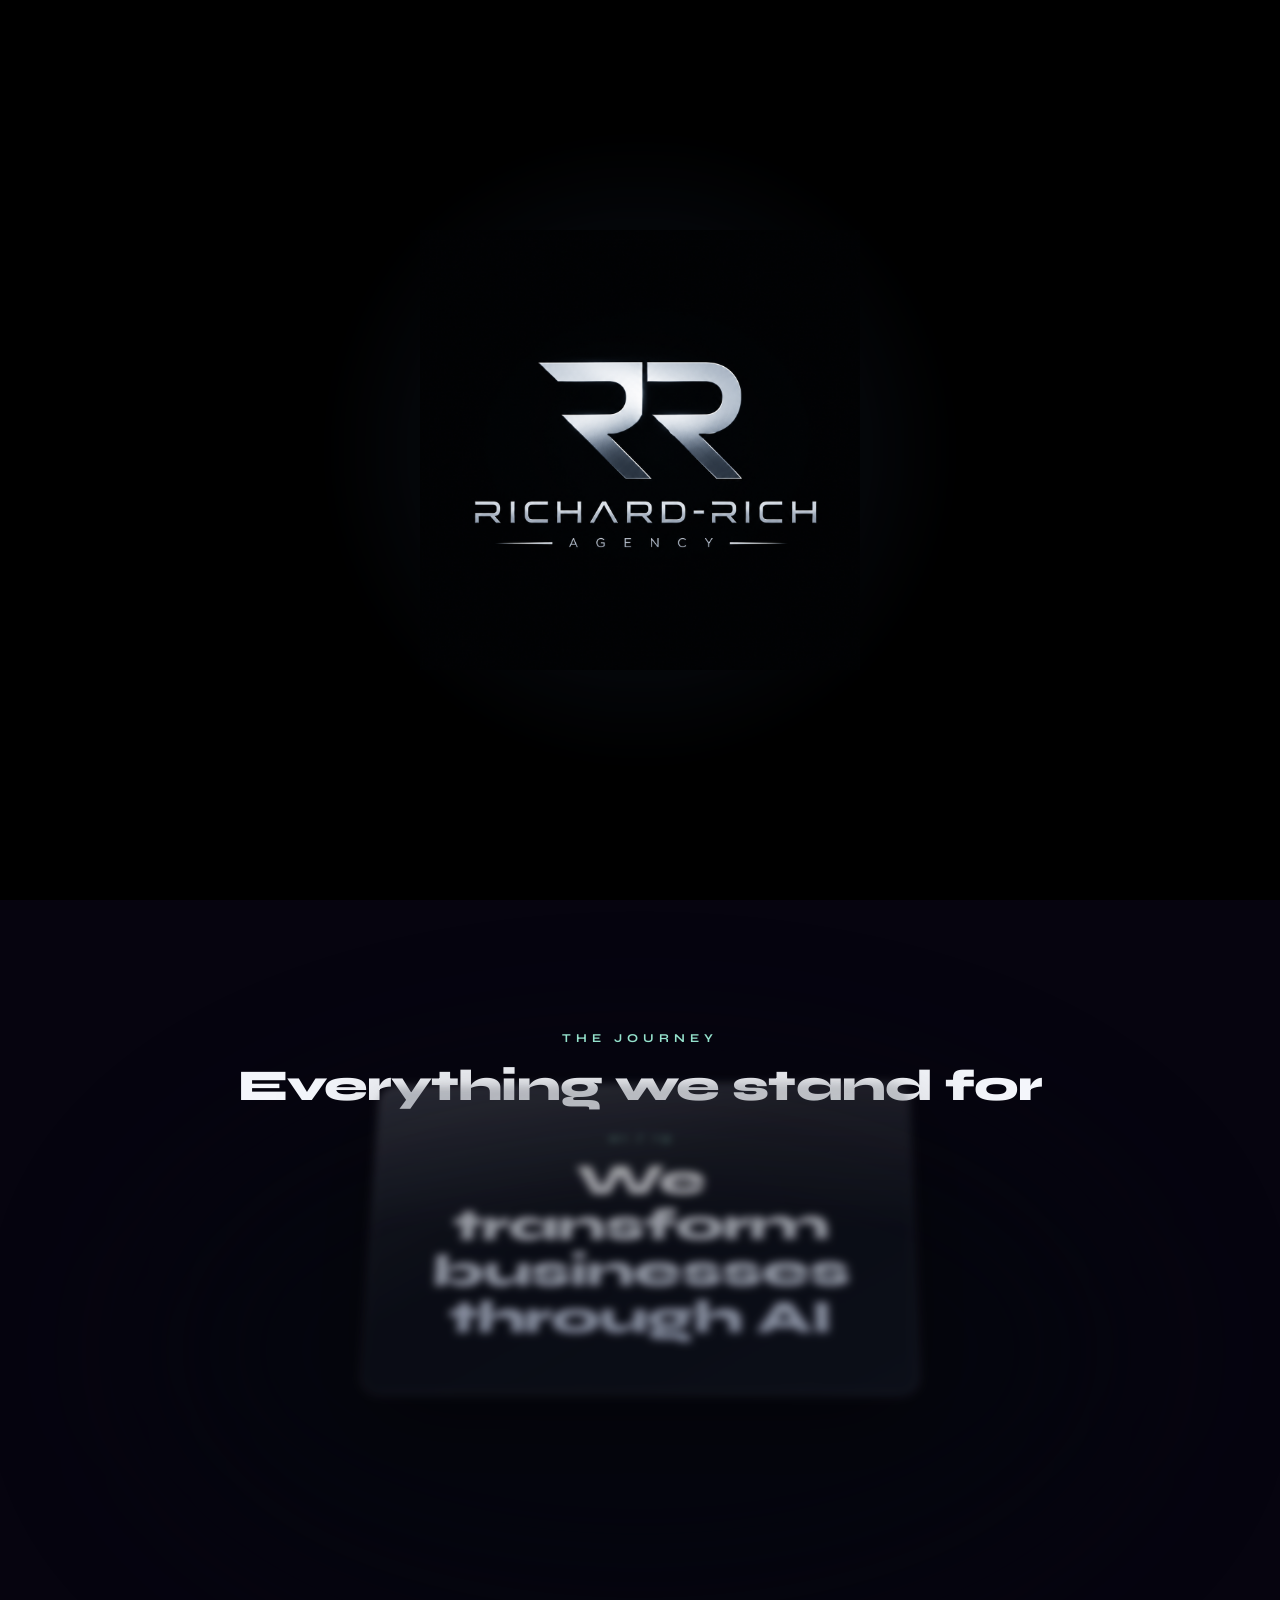
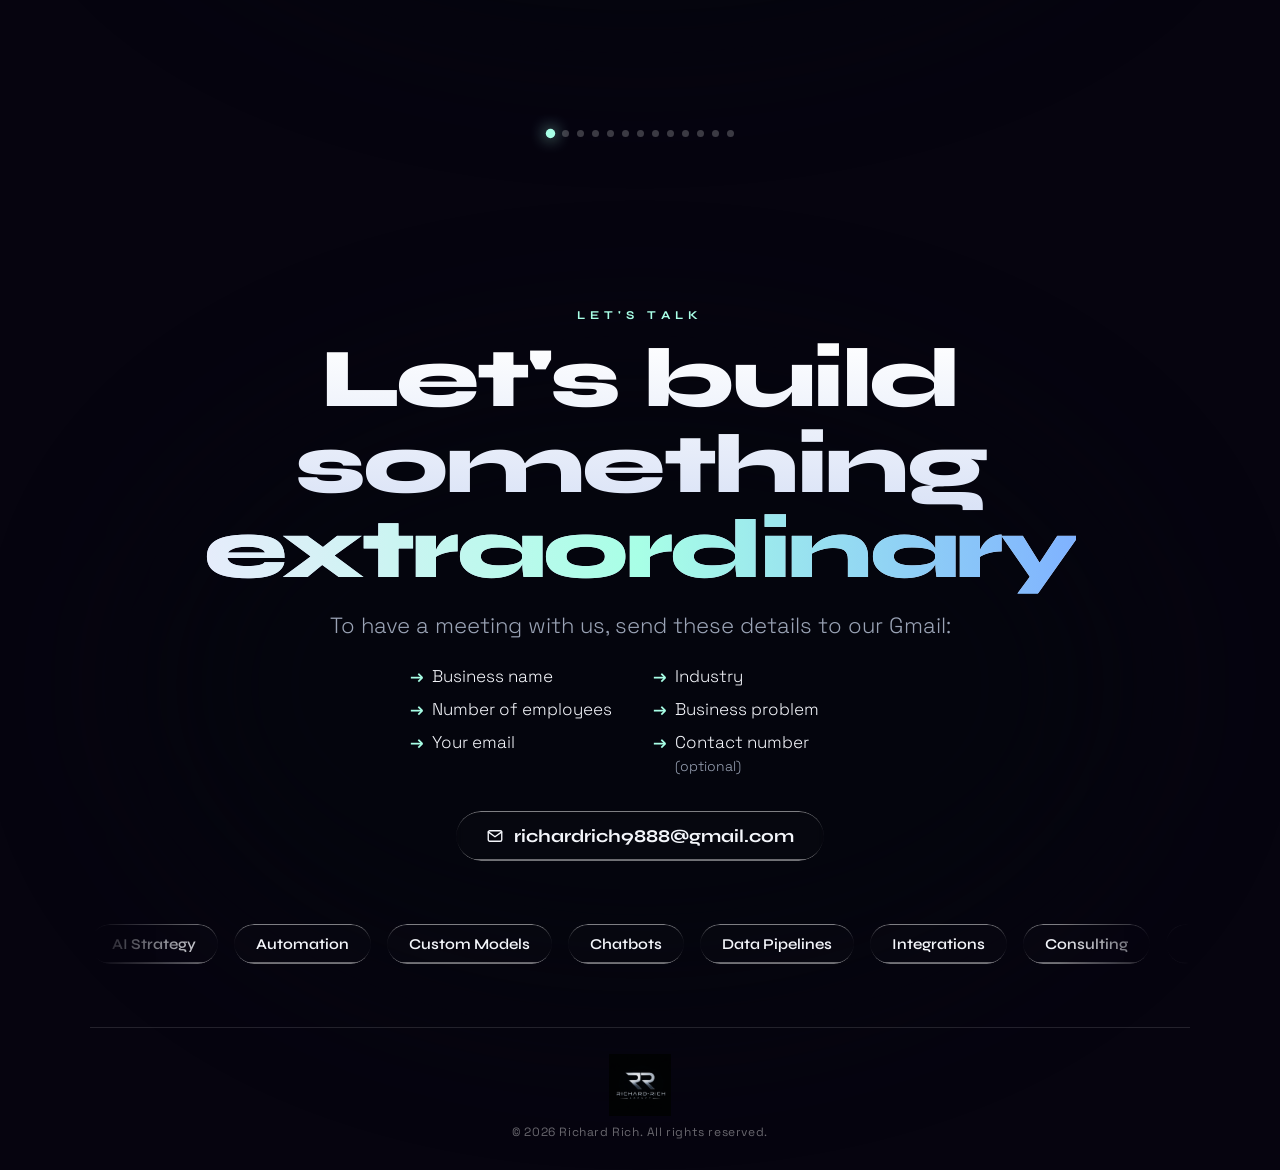
==== commit 098238ea: "Fix moon poster flashing in card section before video loads - Remove the moon.jpg poster from all th" ====
--- a/index.html
+++ b/index.html
@@ -41,7 +41,7 @@
 
   <!-- ============ HERO (minimal centered brand over video) ============ -->
   <section class="hero reveal" id="hero">
-    <video class="bg-video hero-video" autoplay muted playsinline preload="auto" poster="assets/moon.jpg">
+    <video class="bg-video hero-video" autoplay muted playsinline preload="auto">
       <source src="https://d8j0ntlcm91z4.cloudfront.net/user_38xzZboKViGWJOttwIXH07lWA1P/hf_20260328_065045_c44942da-53c6-4804-b734-f9e07fc22e08.mp4" type="video/mp4">
     </video>
     <div class="center-blur" aria-hidden="true"></div>
@@ -60,7 +60,7 @@
 
   <!-- ============ SHOWCASE (auto-playing 3D cards) ============ -->
   <section class="showcase reveal" id="showcase">
-    <video class="bg-video" autoplay muted loop playsinline preload="auto" poster="assets/moon.jpg">
+    <video class="bg-video" autoplay muted loop playsinline preload="auto">
       <source src="https://d8j0ntlcm91z4.cloudfront.net/user_38xzZboKViGWJOttwIXH07lWA1P/hf_20260328_065045_c44942da-53c6-4804-b734-f9e07fc22e08.mp4" type="video/mp4">
     </video>
     <div class="center-blur" aria-hidden="true"></div>
@@ -76,7 +76,7 @@
 
   <!-- ============ CLOSING (contact + marquee) ============ -->
   <section class="closing reveal" id="closing">
-    <video class="bg-video" autoplay muted loop playsinline preload="auto" poster="assets/moon.jpg">
+    <video class="bg-video" autoplay muted loop playsinline preload="auto">
       <source src="https://d8j0ntlcm91z4.cloudfront.net/user_38xzZboKViGWJOttwIXH07lWA1P/hf_20260328_065045_c44942da-53c6-4804-b734-f9e07fc22e08.mp4" type="video/mp4">
     </video>
     <div class="center-blur big" aria-hidden="true"></div>
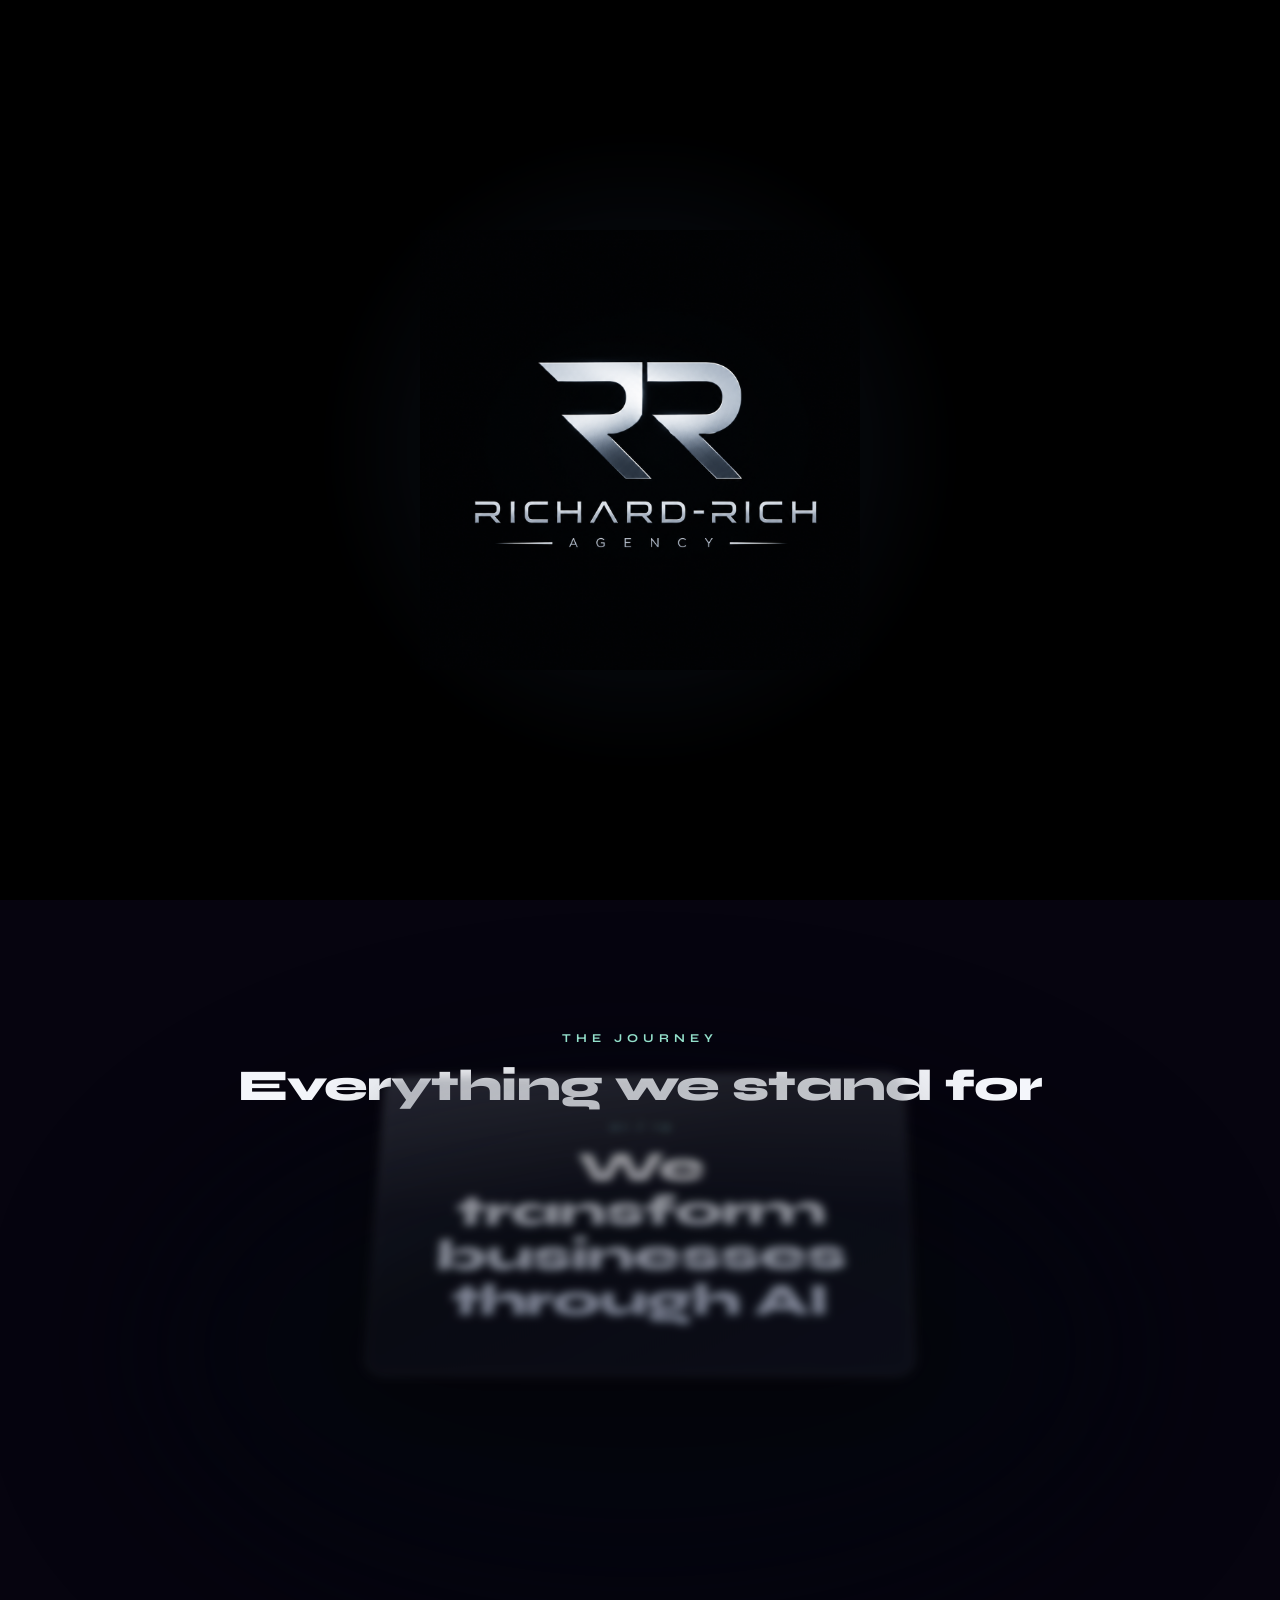
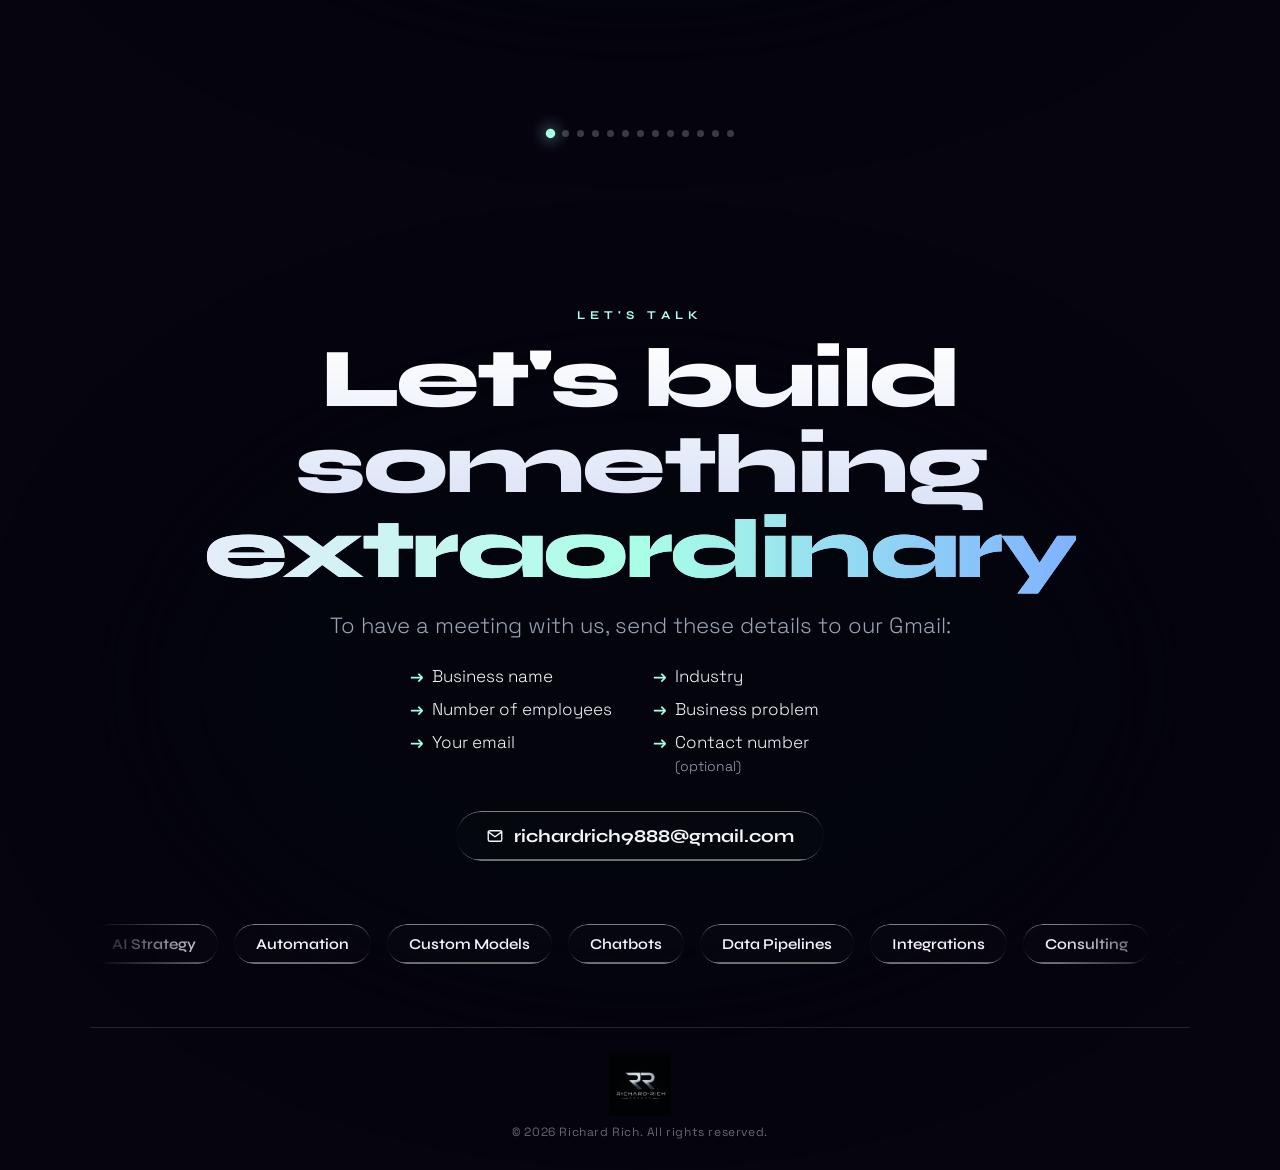
==== commit 0ae50a87: "One fixed background video for the whole site (fixes mid-page effects dying) Root cause of "effects " ====
--- a/index.html
+++ b/index.html
@@ -26,6 +26,14 @@
     </div>
   </div>
 
+  <!-- ============ FIXED BACKGROUND WORLD (one video for the whole site) ============ -->
+  <div class="world" aria-hidden="true">
+    <video class="world-video" autoplay muted loop playsinline preload="auto">
+      <source src="https://d8j0ntlcm91z4.cloudfront.net/user_38xzZboKViGWJOttwIXH07lWA1P/hf_20260328_065045_c44942da-53c6-4804-b734-f9e07fc22e08.mp4" type="video/mp4">
+    </video>
+    <div class="world-veil"></div>
+  </div>
+
   <!-- ============ NAVBAR ============ -->
   <header class="nav" id="nav">
     <a class="brand" href="#hero" aria-label="Richard Rich home">
@@ -41,9 +49,6 @@
 
   <!-- ============ HERO (minimal centered brand over video) ============ -->
   <section class="hero reveal" id="hero">
-    <video class="bg-video hero-video" autoplay muted playsinline preload="auto">
-      <source src="https://d8j0ntlcm91z4.cloudfront.net/user_38xzZboKViGWJOttwIXH07lWA1P/hf_20260328_065045_c44942da-53c6-4804-b734-f9e07fc22e08.mp4" type="video/mp4">
-    </video>
     <div class="center-blur" aria-hidden="true"></div>
 
     <div class="hero-center">
@@ -60,9 +65,6 @@
 
   <!-- ============ SHOWCASE (auto-playing 3D cards) ============ -->
   <section class="showcase reveal" id="showcase">
-    <video class="bg-video" autoplay muted loop playsinline preload="auto">
-      <source src="https://d8j0ntlcm91z4.cloudfront.net/user_38xzZboKViGWJOttwIXH07lWA1P/hf_20260328_065045_c44942da-53c6-4804-b734-f9e07fc22e08.mp4" type="video/mp4">
-    </video>
     <div class="center-blur" aria-hidden="true"></div>
 
     <div class="showcase-head rise" style="--d:60ms">
@@ -76,9 +78,6 @@
 
   <!-- ============ CLOSING (contact + marquee) ============ -->
   <section class="closing reveal" id="closing">
-    <video class="bg-video" autoplay muted loop playsinline preload="auto">
-      <source src="https://d8j0ntlcm91z4.cloudfront.net/user_38xzZboKViGWJOttwIXH07lWA1P/hf_20260328_065045_c44942da-53c6-4804-b734-f9e07fc22e08.mp4" type="video/mp4">
-    </video>
     <div class="center-blur big" aria-hidden="true"></div>
 
     <div class="closing-content">
--- a/css/style.css
+++ b/css/style.css
@@ -133,11 +133,31 @@
 .glass-pill:hover{transform:translateY(-1px)}
 @media (max-width:520px){ .glass-pill span{display:none} .glass-pill{padding:11px} }
 
-/* ---------- shared section chrome ---------- */
-.bg-video{
+/* ---------- FIXED BACKGROUND WORLD (one video for the whole site) ----------
+   ONE video decoder plays reliably on every device (multiple <video>s choke,
+   especially on mobile — that caused the mid-page "effects gone / black" bug).
+   The aurora gradient is always painted here; the video fades in over it only
+   while genuinely playing, so the background is continuous and never black. */
+.world{
+  position:fixed;inset:0;z-index:0;overflow:hidden;pointer-events:none;
+  background:
+    radial-gradient(115% 75% at 50% -6%, rgba(84,70,175,.32), transparent 60%),
+    radial-gradient(92% 70% at 82% 108%, rgba(38,96,170,.26), transparent 55%),
+    radial-gradient(82% 62% at 10% 98%, rgba(122,52,152,.20), transparent 55%),
+    linear-gradient(180deg, #0b0922 0%, #06040f 55%, #0a0a1e 100%);
+}
+.world-video{
   position:absolute;inset:0;width:100%;height:100%;object-fit:cover;
-  z-index:0;background:#06040f;
-}
+  opacity:0;will-change:opacity;transition:opacity .6s ease;
+}
+.world-veil{
+  position:absolute;inset:0;
+  background:
+    radial-gradient(120% 80% at 50% 6%, transparent 42%, rgba(6,4,15,.34) 100%),
+    linear-gradient(180deg, rgba(6,4,15,.28) 0%, rgba(6,4,15,.10) 42%, rgba(6,4,15,.40) 100%);
+}
+/* content sections are transparent and sit above the fixed world */
+.hero, .showcase, .closing{ position:relative; z-index:1; background:transparent; }
 .eyebrow{
   display:inline-block;font-family:var(--font-display);font-weight:700;
   font-size:12px;letter-spacing:.42em;color:var(--accent-2);opacity:.9;
@@ -156,6 +176,11 @@
   width:min(92vw,984px);height:min(60vh,527px);
   background:rgba(4,6,13,.85);opacity:.9;filter:blur(82px);
   z-index:1;pointer-events:none;border-radius:50%;
+  animation:centerGlow 9s ease-in-out infinite;
+}
+@keyframes centerGlow{
+  0%,100%{transform:translate(-50%,-50%) scale(1)}
+  50%{transform:translate(-50%,-50%) scale(1.06)}
 }
 .center-blur.big{height:min(72vh,620px)}
 
@@ -165,7 +190,6 @@
   display:flex;flex-direction:column;align-items:center;justify-content:center;
   padding:90px 18px;text-align:center;
 }
-.hero-video{opacity:0;will-change:opacity}
 .hero-center{position:relative;z-index:10;display:flex;flex-direction:column;align-items:center}
 .hero-mark{
   font-family:var(--font-hero),var(--font-display);font-weight:500;
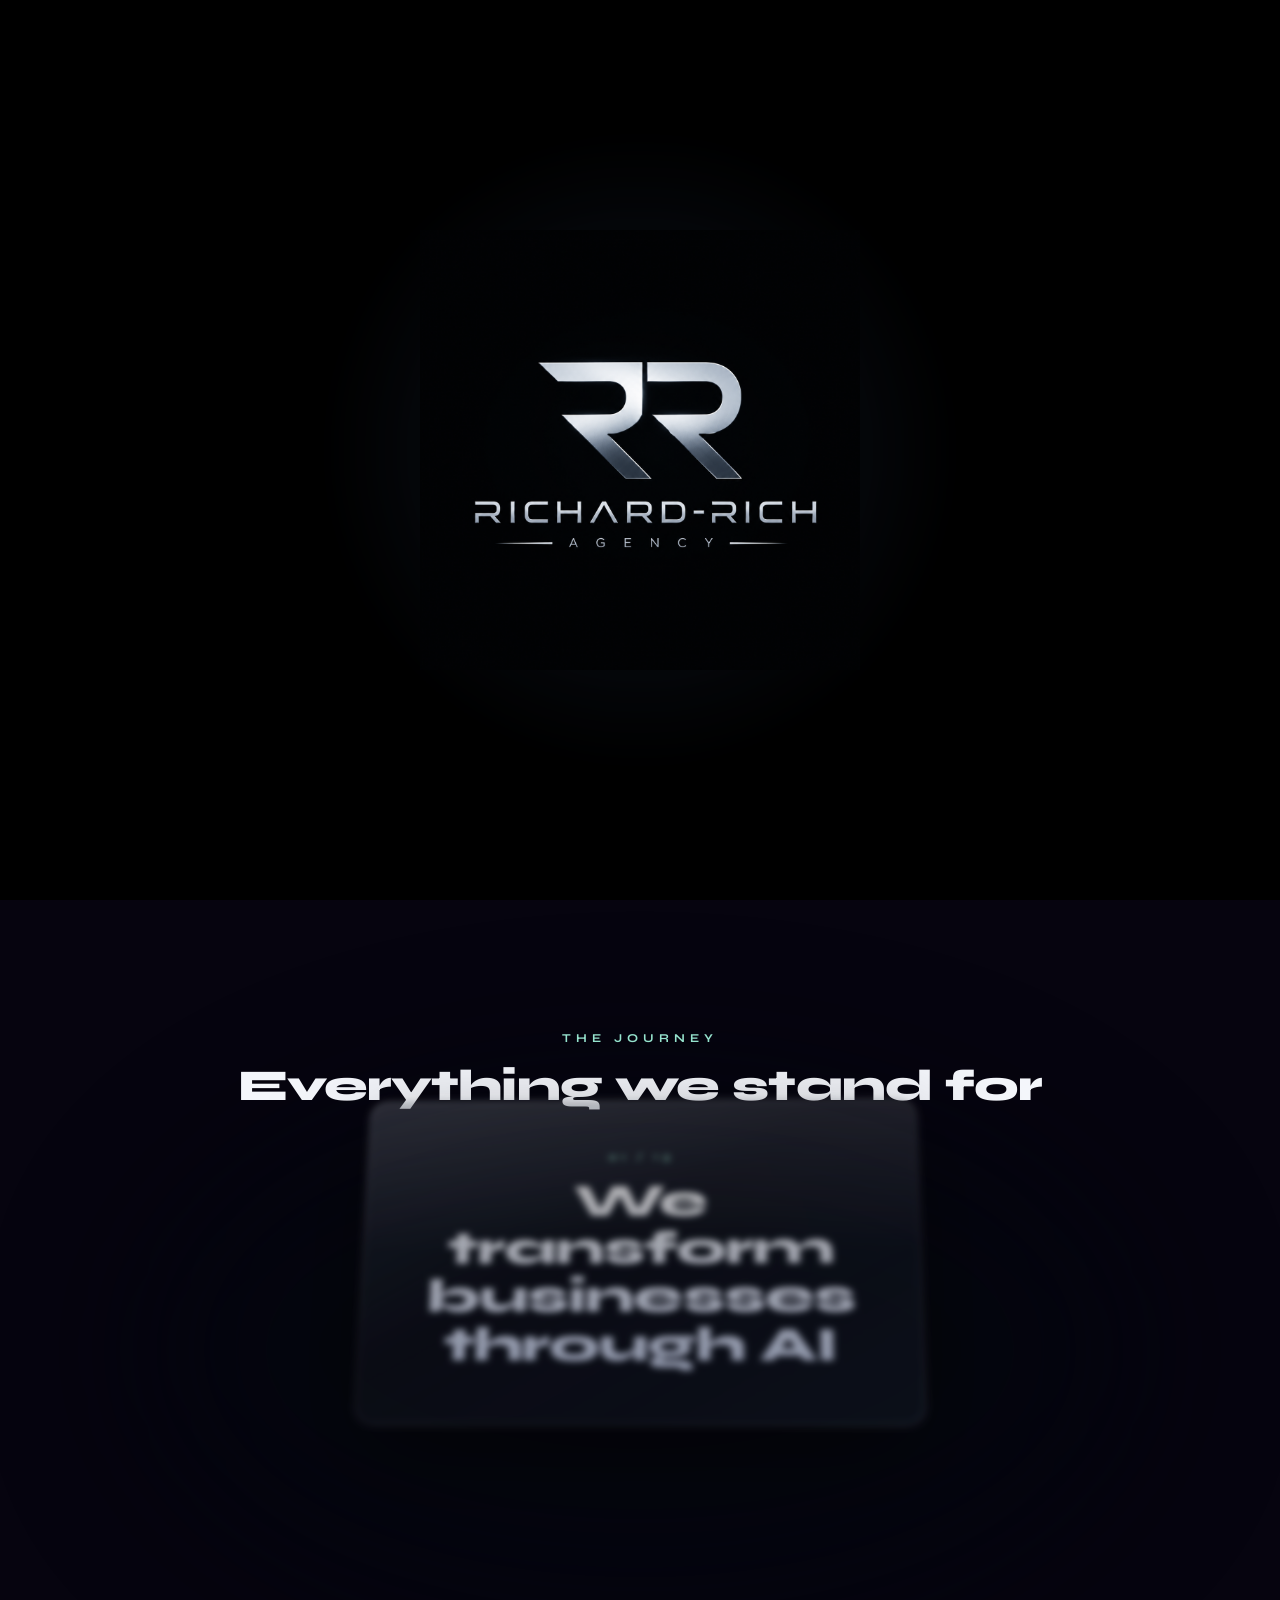
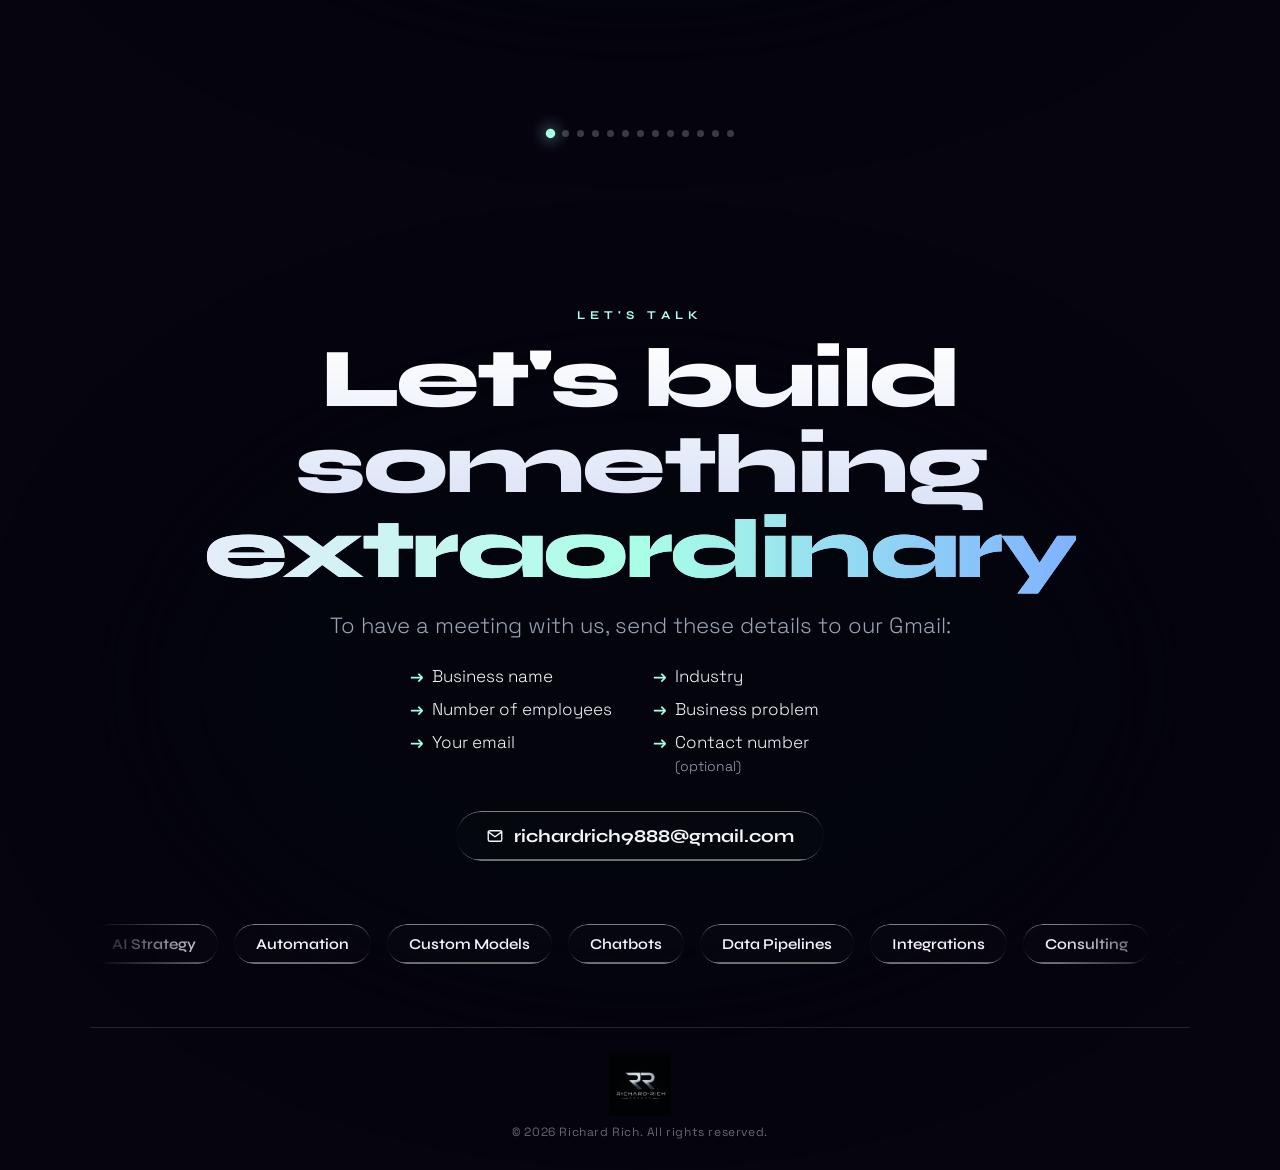
==== commit 67c2a473: "Add SEO: sitemap, robots, canonical, OG/Twitter, schema, favicon - sitemap.xml + robots.txt in repo " ====
--- a/index.html
+++ b/index.html
@@ -6,6 +6,49 @@
   <meta name="theme-color" content="#000000" />
   <title>Richard Rich — We Transform Businesses Through AI</title>
   <meta name="description" content="Richard Rich — an AI agency that transforms and grows businesses through artificial intelligence. It's not a deal, it's a partnership." />
+  <link rel="canonical" href="https://richardrich.online/" />
+  <meta name="robots" content="index, follow" />
+
+  <!-- Icons / favicon -->
+  <link rel="icon" type="image/png" href="/assets/logo.png" />
+  <link rel="apple-touch-icon" href="/assets/logo.png" />
+
+  <!-- Open Graph (Facebook, LinkedIn, WhatsApp…) -->
+  <meta property="og:type" content="website" />
+  <meta property="og:site_name" content="Richard Rich" />
+  <meta property="og:title" content="Richard Rich — We Transform Businesses Through AI" />
+  <meta property="og:description" content="An AI agency that transforms and grows businesses through artificial intelligence. It's not a deal — it's a partnership." />
+  <meta property="og:url" content="https://richardrich.online/" />
+  <meta property="og:image" content="https://richardrich.online/assets/logo.png" />
+  <meta property="og:image:width" content="1254" />
+  <meta property="og:image:height" content="1254" />
+  <meta property="og:locale" content="en_US" />
+
+  <!-- Twitter Card -->
+  <meta name="twitter:card" content="summary_large_image" />
+  <meta name="twitter:title" content="Richard Rich — We Transform Businesses Through AI" />
+  <meta name="twitter:description" content="An AI agency that transforms and grows businesses through artificial intelligence. It's not a deal — it's a partnership." />
+  <meta name="twitter:image" content="https://richardrich.online/assets/logo.png" />
+
+  <!-- Structured data: Organization -->
+  <script type="application/ld+json">
+  {
+    "@context": "https://schema.org",
+    "@type": "Organization",
+    "name": "Richard Rich",
+    "alternateName": "Richard-Rich Agency",
+    "url": "https://richardrich.online/",
+    "logo": "https://richardrich.online/assets/logo.png",
+    "image": "https://richardrich.online/assets/logo.png",
+    "description": "Richard Rich is an AI agency that transforms and grows businesses through artificial intelligence.",
+    "email": "richardrich9888@gmail.com",
+    "founder": [
+      { "@type": "Person", "name": "Tayyab" },
+      { "@type": "Person", "name": "Abaidullah" }
+    ],
+    "slogan": "It's not a deal — it's a partnership."
+  }
+  </script>
 
   <!-- Fonts -->
   <link rel="preconnect" href="https://fonts.googleapis.com" />
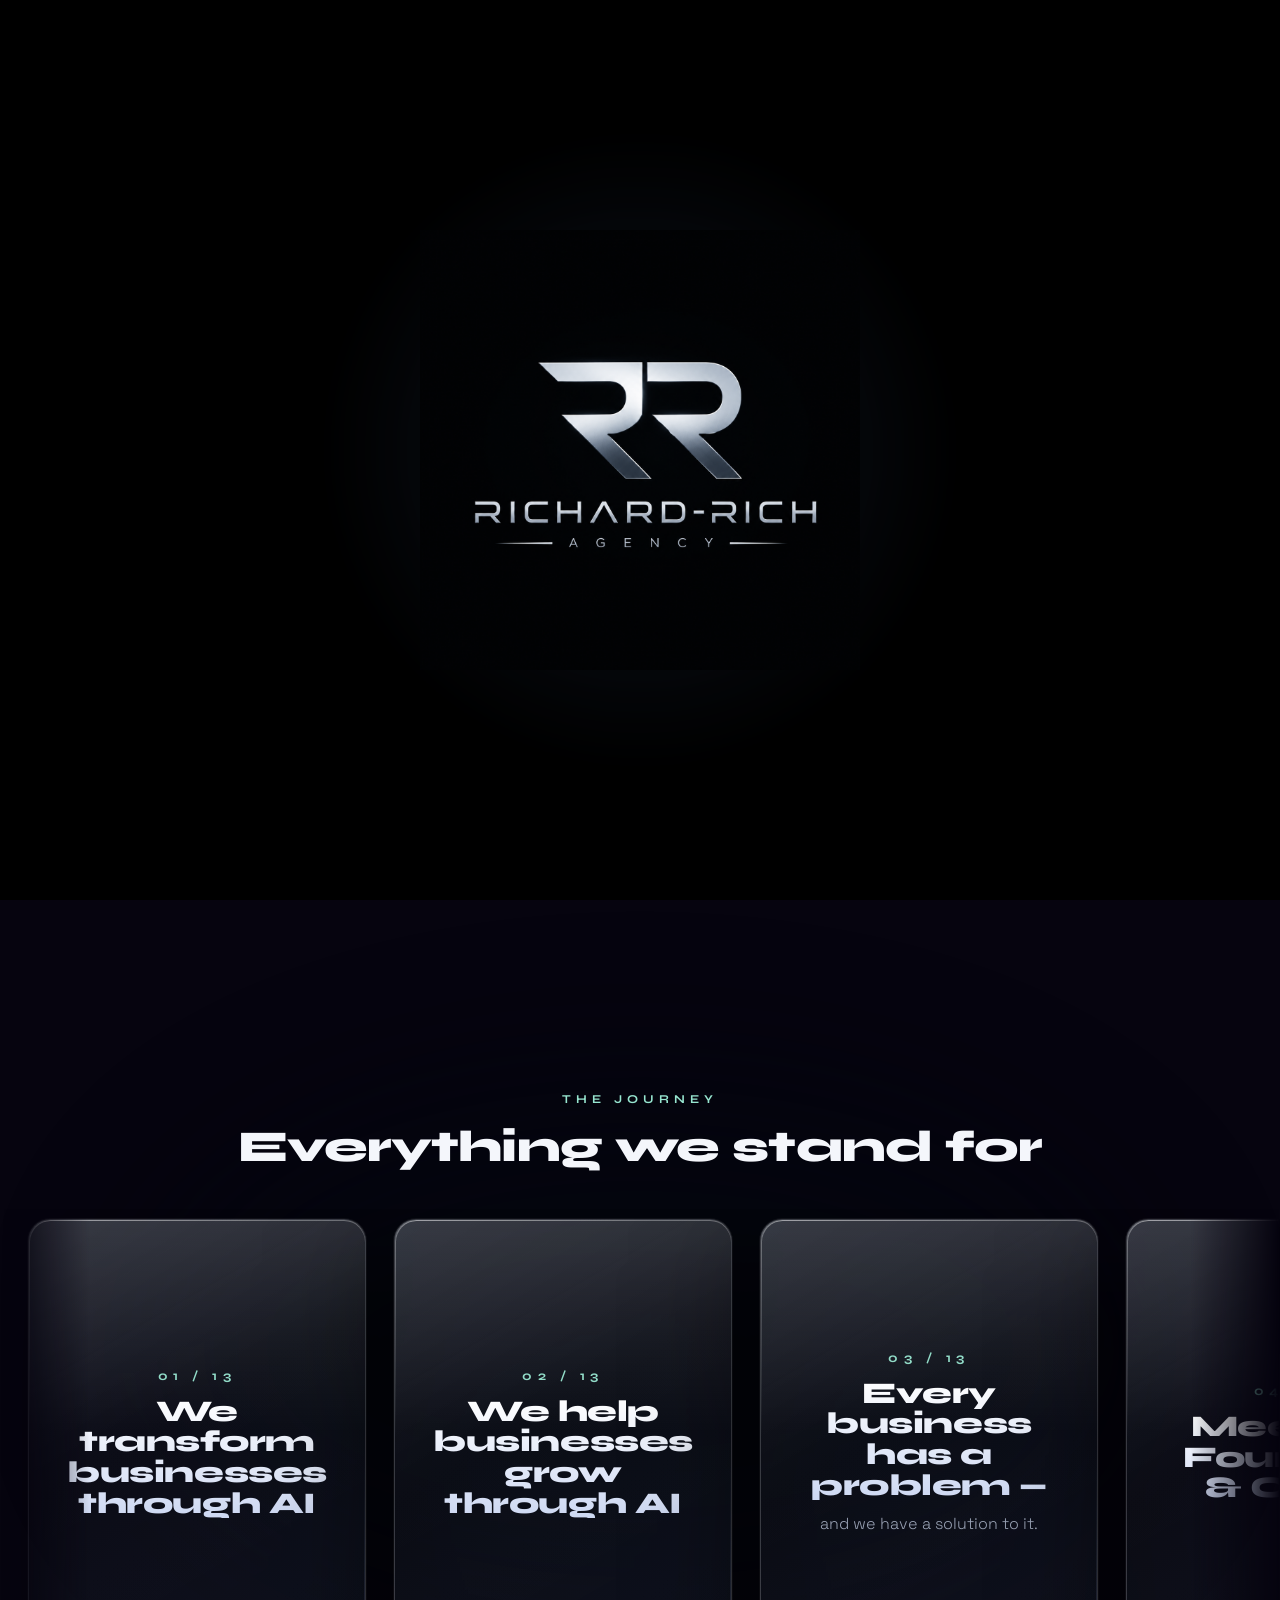
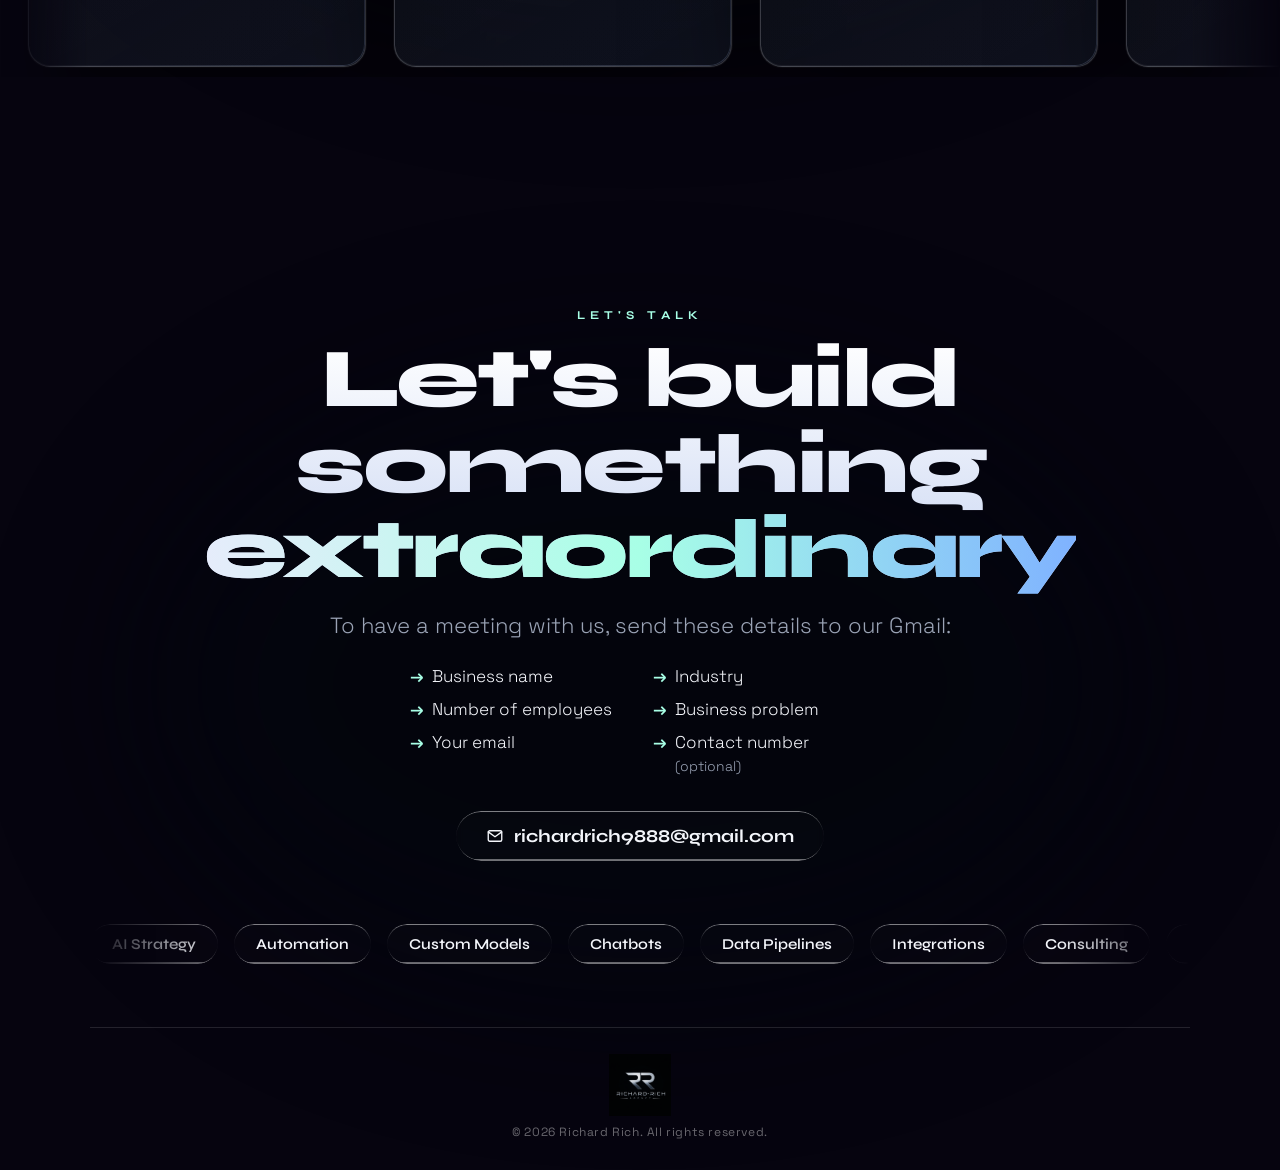
==== commit abcd3326: "Showcase cards: horizontal auto-scrolling row (was one-by-one drop-in) - Cards now sit in a single r" ====
--- a/index.html
+++ b/index.html
@@ -115,8 +115,7 @@
       <h2>Everything we stand for</h2>
     </div>
 
-    <div class="deck-stage" id="deckStage"><!-- cards injected by JS --></div>
-    <div class="deck-progress" id="deckProgress" aria-hidden="true"></div>
+    <div class="deck-stage" id="deckStage"><!-- card row injected by JS --></div>
   </section>
 
   <!-- ============ CLOSING (contact + marquee) ============ -->
@@ -172,8 +171,7 @@
     </footer>
   </section>
 
-  <!-- Libraries -->
-  <script src="https://cdnjs.cloudflare.com/ajax/libs/gsap/3.12.5/gsap.min.js"></script>
+  <!-- App -->
   <script src="js/main.js"></script>
 </body>
 </html>
--- a/css/style.css
+++ b/css/style.css
@@ -210,25 +210,39 @@
 .mouse i{position:absolute;left:50%;top:7px;width:3px;height:7px;border-radius:3px;background:#fff;transform:translateX(-50%);animation:wheel 1.8s infinite}
 @keyframes wheel{0%{opacity:0;top:7px}40%{opacity:1}80%{opacity:0;top:20px}100%{opacity:0}}
 
-/* ---------- SHOWCASE (auto-play cards) ---------- */
+/* ---------- SHOWCASE (horizontal auto-scrolling card row) ---------- */
 .showcase{
   position:relative;min-height:100svh;width:100%;overflow:hidden;
-  display:flex;flex-direction:column;align-items:center;
-  padding:clamp(90px,14vh,140px) 16px clamp(40px,7vh,80px);
-  perspective:1700px;
-}
-.showcase-head{position:relative;z-index:10;text-align:center;margin-bottom:6px}
+  display:flex;flex-direction:column;align-items:center;justify-content:center;
+  padding:clamp(90px,14vh,140px) 0 clamp(40px,7vh,80px);
+}
+.showcase-head{position:relative;z-index:10;text-align:center;margin-bottom:clamp(26px,4vh,46px);padding:0 16px}
 .showcase-head h2{font-family:var(--font-display);font-weight:800;font-size:clamp(24px,4.4vw,44px);letter-spacing:-.02em;margin-top:12px}
+/* viewport: fades the row edges so cards glide in and out softly */
 .deck-stage{
-  position:relative;z-index:10;flex:1;width:min(92vw,680px);
-  display:grid;place-items:center;transform-style:preserve-3d;
-}
-.card{
-  grid-area:1/1;align-self:center;justify-self:center;
-  width:min(92vw,660px);
-  will-change:transform,opacity,filter;
-  transform-style:preserve-3d;backface-visibility:hidden;opacity:0;
-}
+  position:relative;z-index:10;width:100%;display:flex;align-items:center;overflow:hidden;
+  -webkit-mask-image:linear-gradient(90deg,transparent,#000 7%,#000 93%,transparent);
+  mask-image:linear-gradient(90deg,transparent,#000 7%,#000 93%,transparent);
+}
+/* the row itself — one GPU transform slides it sideways forever (buttery) */
+.deck-track{
+  display:flex;gap:clamp(16px,2.4vw,28px);width:max-content;padding:10px clamp(16px,2.4vw,28px);
+  animation:deckScroll 52s linear infinite;will-change:transform;
+}
+.deck-track:hover{animation-play-state:paused}   /* pause so a card can be read */
+@keyframes deckScroll{from{transform:translateX(0)}to{transform:translateX(-50%)}}
+.card{ flex:none;width:clamp(270px,80vw,338px);height:clamp(384px,56vh,448px); }
+/* fit the same card style into the narrower row cards */
+.deck-track .card-inner{height:100%;min-height:0;padding:clamp(24px,3vw,34px);justify-content:center}
+.deck-track .card-index{margin-bottom:12px}
+.deck-track .card-title{font-size:clamp(22px,2.6vw,30px);overflow-wrap:break-word}
+.deck-track .card-body{font-size:clamp(14px,1.7vw,16px);margin-top:12px}
+.deck-track .card.type-step .step-num{font-size:clamp(44px,6.5vw,70px)}
+.deck-track .card.type-step .card-title{font-size:clamp(19px,2.2vw,24px)}
+.deck-track .profile{gap:12px}
+.deck-track .profile-photo{width:clamp(116px,30vw,146px)}
+.deck-track .profile-name{font-size:clamp(22px,3vw,28px)}
+.deck-track .profile-role{font-size:12px}
 .card-inner{
   position:relative;display:flex;flex-direction:column;align-items:center;justify-content:center;
   text-align:center;min-height:clamp(280px,42vh,400px);
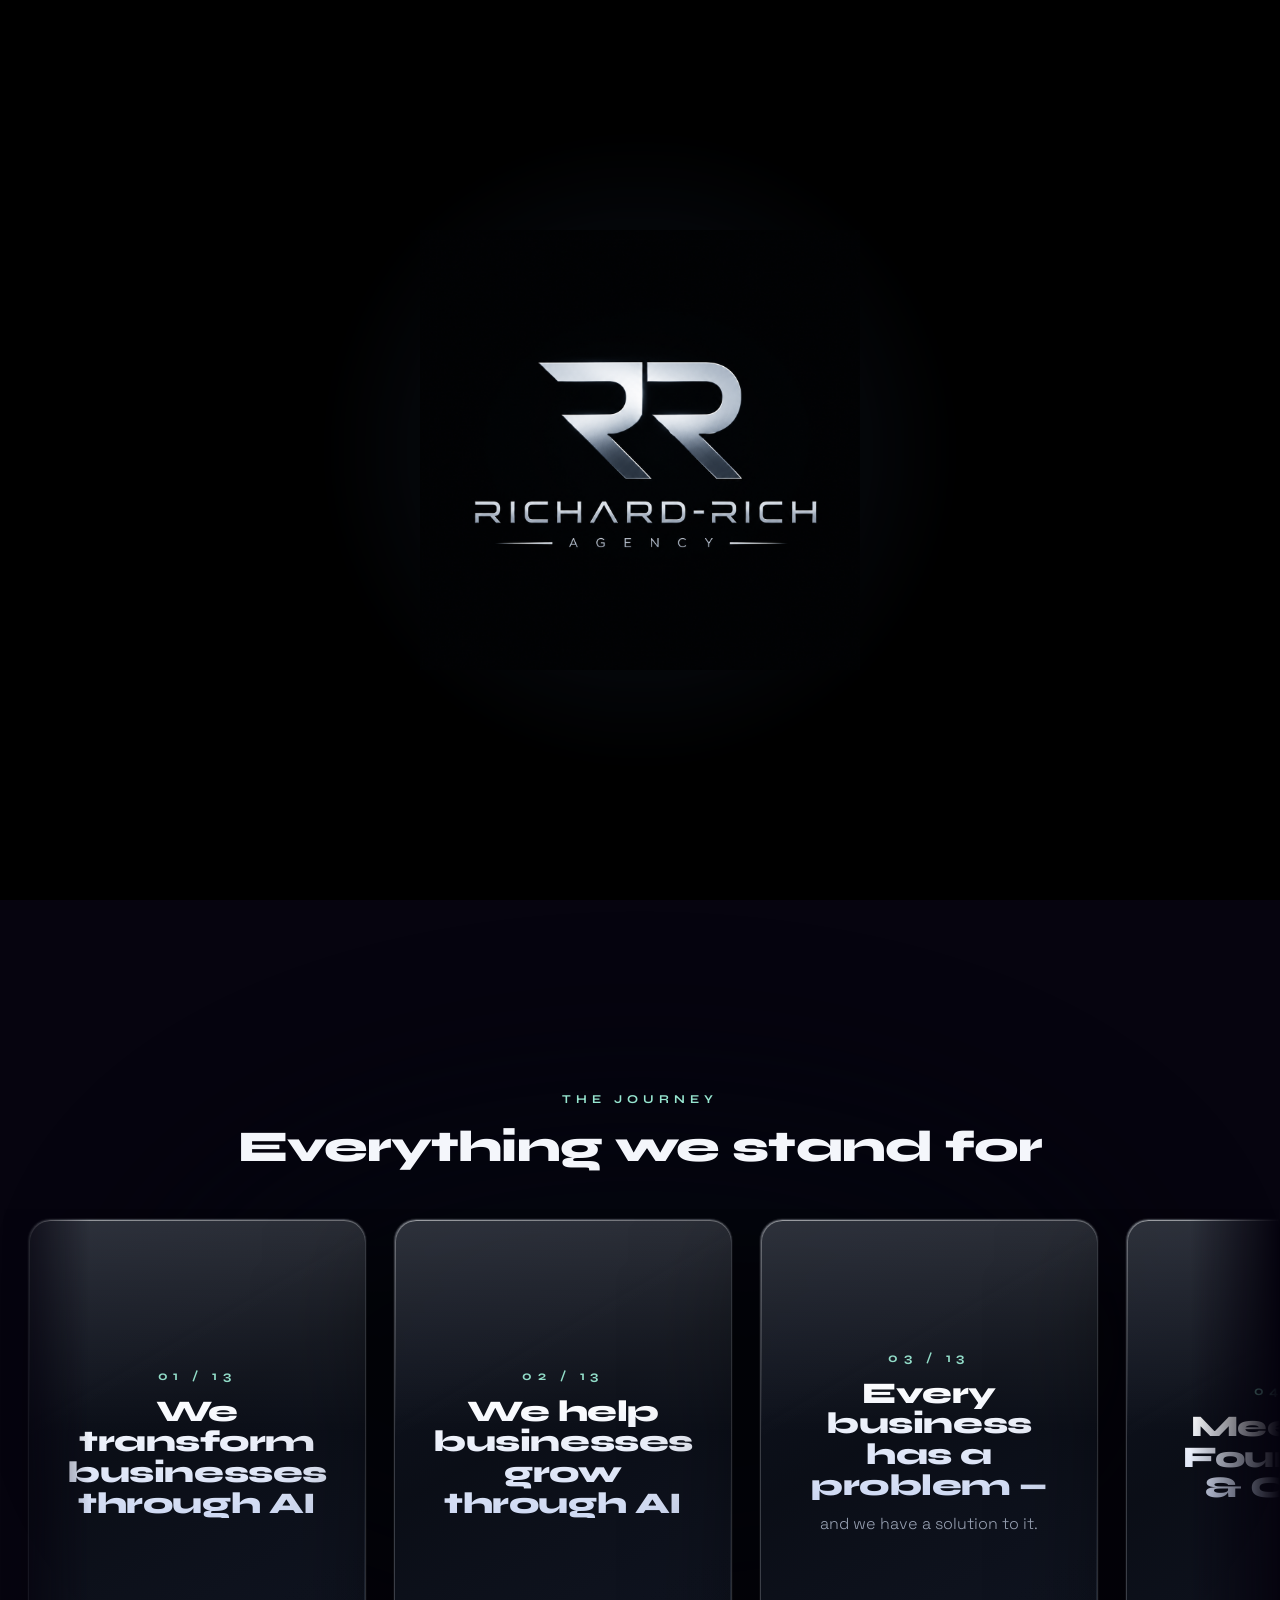
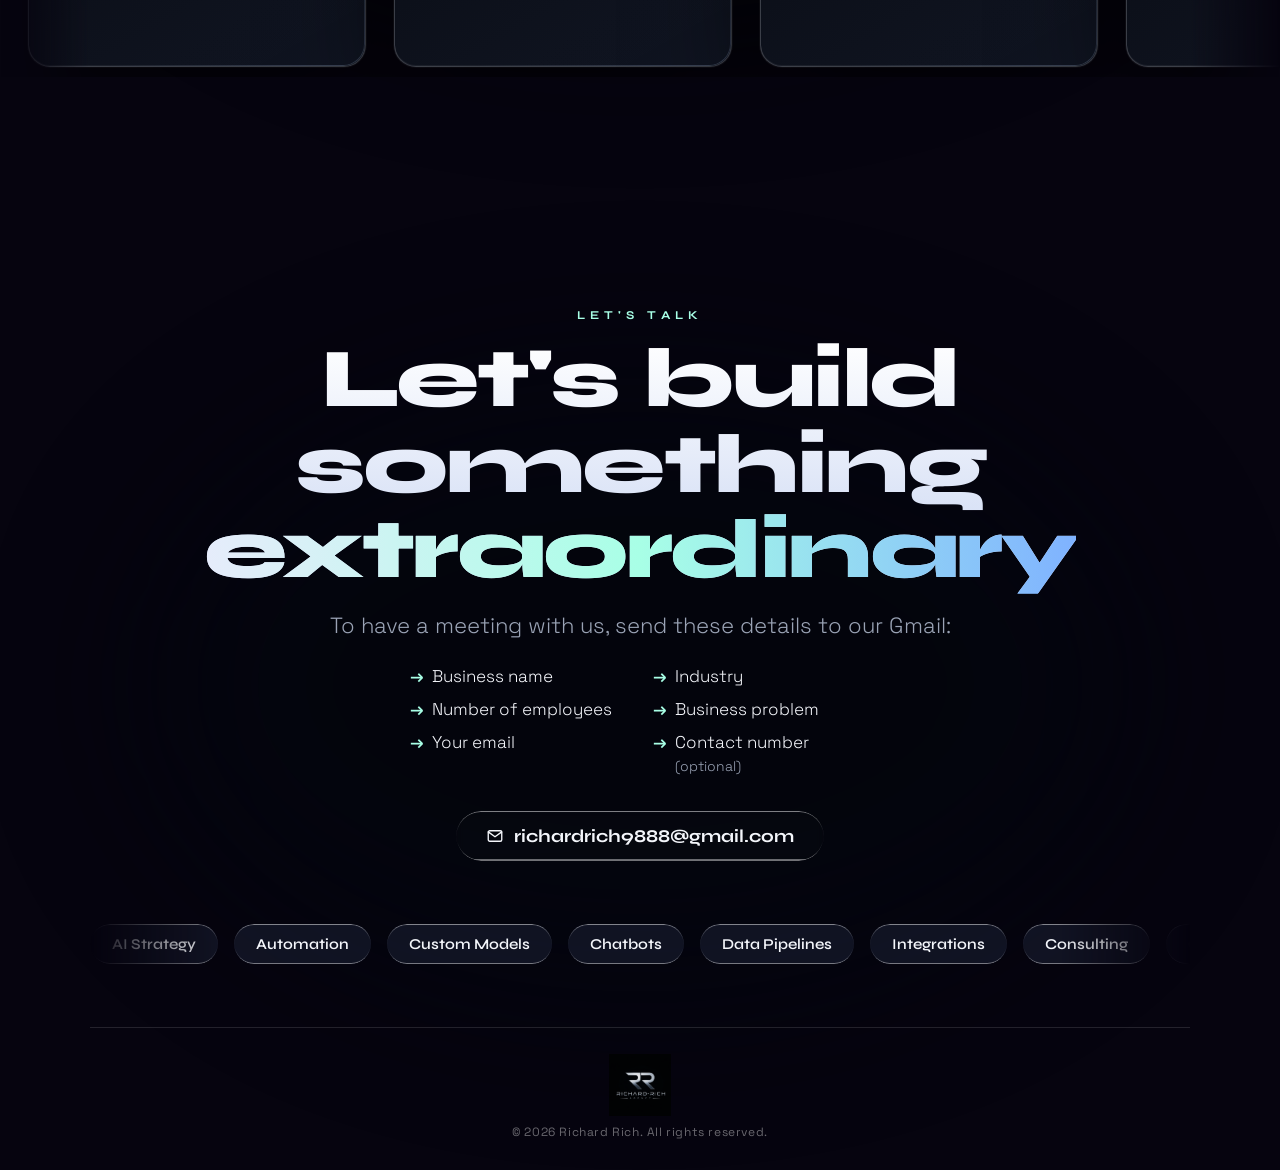
==== commit bad73a36: "Slow the card row and do a real smoothness pass Speed: - Card row 52s -> 80s (64s on phones, where t" ====
--- a/index.html
+++ b/index.html
@@ -64,7 +64,7 @@
   <div class="intro" id="intro">
     <div class="intro-glow" aria-hidden="true"></div>
     <div class="intro-inner">
-      <img class="intro-logo" src="assets/logo.png" alt="Richard Rich Agency" />
+      <img class="intro-logo" src="assets/logo.png" alt="Richard Rich Agency" width="1254" height="1254" decoding="async" fetchpriority="high" />
       <div class="intro-sweep" aria-hidden="true"></div>
     </div>
   </div>
@@ -80,7 +80,7 @@
   <!-- ============ NAVBAR ============ -->
   <header class="nav" id="nav">
     <a class="brand" href="#hero" aria-label="Richard Rich home">
-      <img class="brand-logo" src="assets/logo.png" alt="Richard Rich Agency" />
+      <img class="brand-logo" src="assets/logo.png" alt="Richard Rich Agency" width="1254" height="1254" decoding="async" />
     </a>
     <div class="nav-right">
       <a class="glass-pill liquid-glass" href="#closing">
@@ -166,7 +166,7 @@
     </div>
 
     <footer class="footer">
-      <img class="footer-logo" src="assets/logo.png" alt="Richard Rich Agency" />
+      <img class="footer-logo" src="assets/logo.png" alt="Richard Rich Agency" width="1254" height="1254" decoding="async" loading="lazy" />
       <p class="footer-copy">© <span id="year"></span> Richard Rich. All rights reserved.</p>
     </footer>
   </section>
--- a/css/style.css
+++ b/css/style.css
@@ -176,11 +176,8 @@
   width:min(92vw,984px);height:min(60vh,527px);
   background:rgba(4,6,13,.85);opacity:.9;filter:blur(82px);
   z-index:1;pointer-events:none;border-radius:50%;
-  animation:centerGlow 9s ease-in-out infinite;
-}
-@keyframes centerGlow{
-  0%,100%{transform:translate(-50%,-50%) scale(1)}
-  50%{transform:translate(-50%,-50%) scale(1.06)}
+  /* static on purpose: animating an 82px-blur layer forces costly re-rasterizing
+     every frame. The video supplies the motion. */
 }
 .center-blur.big{height:min(72vh,620px)}
 
@@ -227,13 +224,25 @@
 /* the row itself — one GPU transform slides it sideways forever (buttery) */
 .deck-track{
   display:flex;gap:clamp(16px,2.4vw,28px);width:max-content;padding:10px clamp(16px,2.4vw,28px);
-  animation:deckScroll 52s linear infinite;will-change:transform;
+  animation:deckScroll 80s linear infinite;will-change:transform;
+  transform:translateZ(0);          /* ONE compositor layer for the whole row */
 }
 .deck-track:hover{animation-play-state:paused}   /* pause so a card can be read */
 @keyframes deckScroll{from{transform:translateX(0)}to{transform:translateX(-50%)}}
 .card{ flex:none;width:clamp(270px,80vw,338px);height:clamp(384px,56vh,448px); }
 /* fit the same card style into the narrower row cards */
-.deck-track .card-inner{height:100%;min-height:0;padding:clamp(24px,3vw,34px);justify-content:center}
+/* No backdrop-filter on the row cards: several are on screen AND moving, and
+   re-blurring the playing video behind each one every frame is the single
+   biggest source of jank. An opaque frosted gradient reads the same, costs
+   nothing, and keeps the glass edge/sheen/shadow intact. */
+.deck-track .card-inner{
+  height:100%;min-height:0;padding:clamp(24px,3vw,34px);justify-content:center;
+  -webkit-backdrop-filter:none;backdrop-filter:none;
+  background:
+    linear-gradient(150deg, rgba(16,21,33,.92), rgba(11,15,24,.86) 45%, rgba(17,22,35,.92)),
+    linear-gradient(150deg, rgba(255,255,255,.10), rgba(255,255,255,.03) 42%, rgba(255,255,255,.02));
+  transform:none;   /* the track owns the one layer — don't promote 26 cards */
+}
 .deck-track .card-index{margin-bottom:12px}
 .deck-track .card-title{font-size:clamp(22px,2.6vw,30px);overflow-wrap:break-word}
 .deck-track .card-body{font-size:clamp(14px,1.7vw,16px);margin-top:12px}
@@ -301,9 +310,14 @@
 
 /* service marquee */
 .marquee{position:relative;z-index:10;width:100%;max-width:1100px;margin:clamp(40px,7vh,70px) auto 0;overflow:hidden;-webkit-mask-image:linear-gradient(90deg,transparent,#000 12%,#000 88%,transparent);mask-image:linear-gradient(90deg,transparent,#000 12%,#000 88%,transparent)}
-.marquee-track{display:flex;gap:16px;width:max-content;animation:marquee 26s linear infinite}
+.marquee-track{
+  display:flex;gap:16px;width:max-content;animation:marquee 38s linear infinite;
+  will-change:transform;transform:translateZ(0);   /* one layer for the whole strip */
+}
 @keyframes marquee{from{transform:translateX(0)}to{transform:translateX(-50%)}}
 .chip{display:inline-flex;align-items:center;padding:11px 22px;border-radius:100px;color:var(--ink);font-family:var(--font-display);font-weight:600;font-size:15px;white-space:nowrap}
+/* moving chips: no per-chip backdrop blur (same reason as the cards) */
+.marquee-track .chip{-webkit-backdrop-filter:none;backdrop-filter:none;background:rgba(28,34,54,.55)}
 
 .footer{position:relative;z-index:10;display:flex;flex-direction:column;align-items:center;gap:8px;margin-top:clamp(40px,7vh,70px);padding-top:26px;border-top:1px solid var(--line);width:100%;max-width:1100px}
 .footer-logo{height:clamp(46px,8vw,62px);width:auto;display:block;mix-blend-mode:screen;opacity:.95}
@@ -326,14 +340,9 @@
    backdrop-filter over a moving video is the biggest GPU cost on phones.
    Swap the card glass for an equivalent opaque gradient, drop heavy blurs. */
 @media (max-width:820px), (hover:none) and (pointer:coarse){
-  .card{will-change:transform,opacity}
-  .card-inner{
-    -webkit-backdrop-filter:none;backdrop-filter:none;
-    background:
-      linear-gradient(150deg, rgba(16,21,33,.92), rgba(11,15,24,.86) 45%, rgba(17,22,35,.92)),
-      linear-gradient(150deg, rgba(255,255,255,.10), rgba(255,255,255,.03) 42%, rgba(255,255,255,.02));
-  }
-  .bottom-blur{-webkit-backdrop-filter:blur(9px);backdrop-filter:blur(9px)}
+  /* card glass is already opaque + unpromoted for every device (see .deck-track) */
   .nav.scrolled{-webkit-backdrop-filter:none;backdrop-filter:none;background:rgba(4,6,13,.9)}
-  .center-blur{filter:blur(60px)}
-}
+  .center-blur{filter:blur(56px)}
+  .liquid-glass{-webkit-backdrop-filter:none;backdrop-filter:none;background:rgba(255,255,255,.05)}
+  .deck-track{animation-duration:64s}   /* shorter row on phones — keep the pace even */
+}
